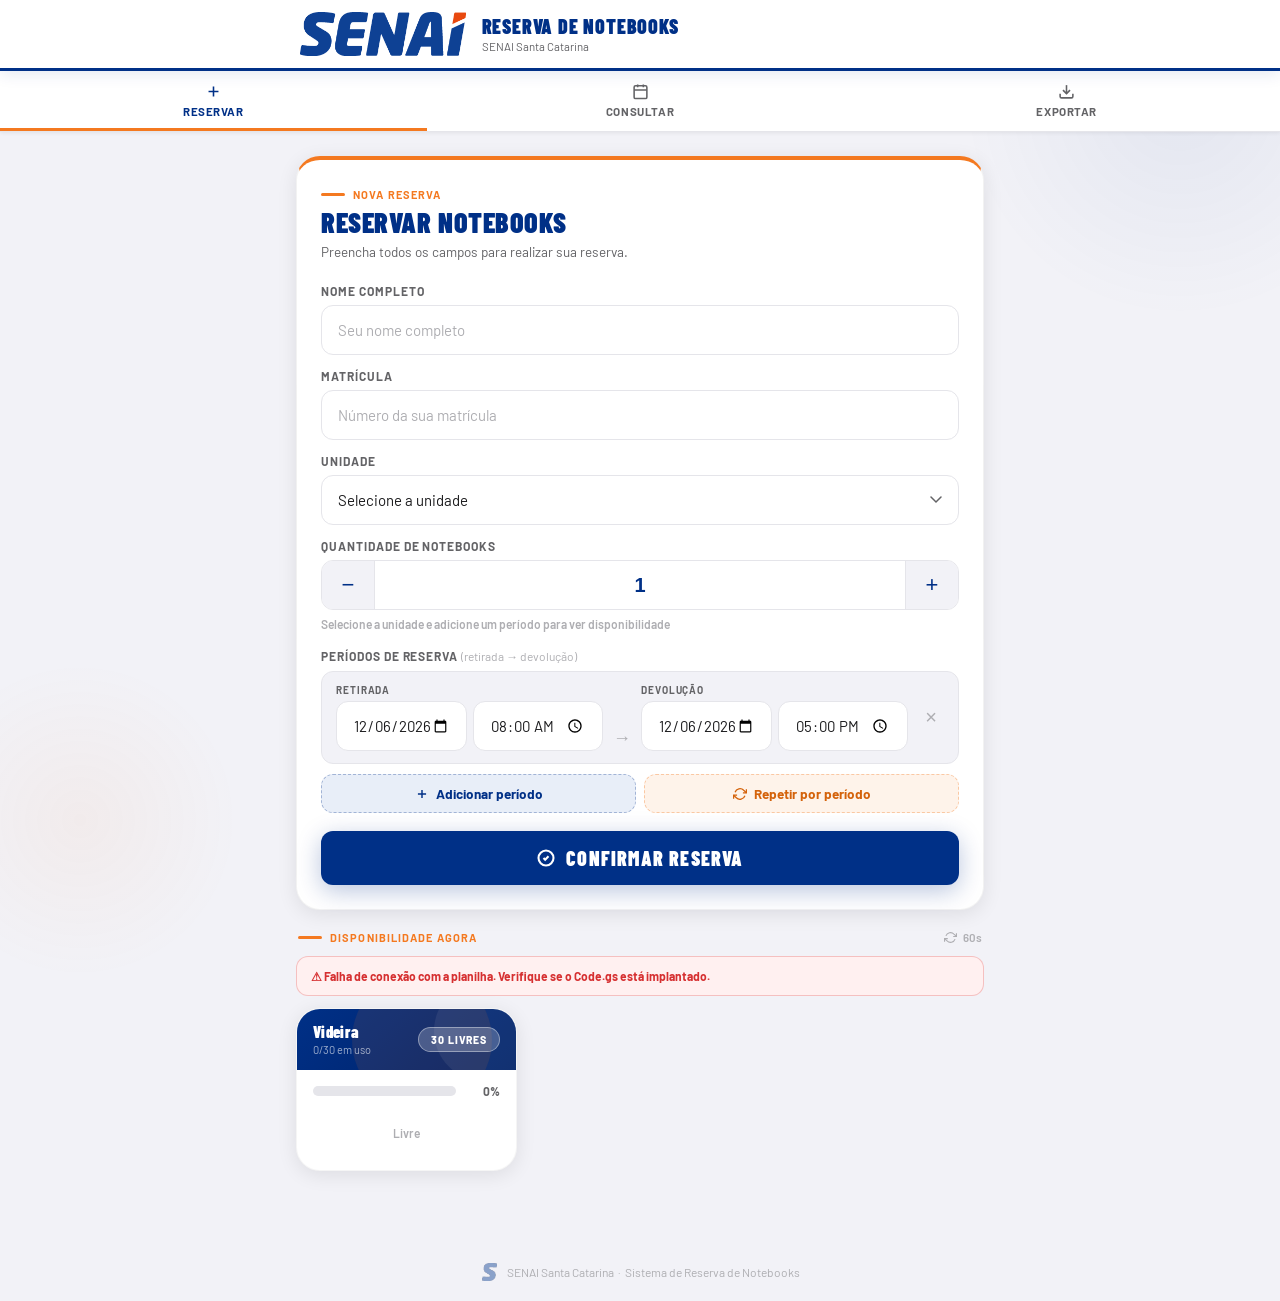
==== index.html @ d289f11f "Add files via upload" ====
<!DOCTYPE html>
<html lang="pt-BR">
<head>
  <meta charset="UTF-8">
  <meta name="viewport" content="width=device-width, initial-scale=1.0">
  <title>Reserva de Notebooks — SENAI SC</title>
  <link rel="preconnect" href="https://fonts.googleapis.com">
  <link rel="preconnect" href="https://fonts.gstatic.com" crossorigin>
  <link rel="icon" type="image/png" href="Logo-S.png">
  <link href="https://fonts.googleapis.com/css2?family=Barlow:wght@400;500;600;700;800&family=Barlow+Condensed:wght@700;800;900&display=swap" rel="stylesheet">
  <link rel="stylesheet" href="style.css">
</head>
<body>

  <!-- ══ HEADER ══ -->
  <header class="header">
    <div class="header-inner">
      <div class="logo-wrap">
        <img src="Logo-SENAI_EP.png" alt="SENAI" class="logo-img">
      </div>
      <div class="header-text">
        <h1>Reserva de Notebooks</h1>
        <p>SENAI Santa Catarina</p>
      </div>
    </div>
  </header>

  <!-- ══ NAVIGATION ══ -->
  <nav class="nav-tabs" role="tablist" aria-label="Navegação principal">
    <button class="tab-btn active" data-tab="reservar" role="tab" aria-selected="true">
      <svg viewBox="0 0 24 24" fill="none" stroke="currentColor" stroke-width="2.2" aria-hidden="true"><path d="M12 5v14M5 12h14"/></svg>
      Reservar
    </button>
    <button class="tab-btn" data-tab="consultar" role="tab" aria-selected="false">
      <svg viewBox="0 0 24 24" fill="none" stroke="currentColor" stroke-width="2.2" aria-hidden="true"><rect x="3" y="4" width="18" height="18" rx="2"/><path d="M16 2v4M8 2v4M3 10h18"/></svg>
      Consultar
    </button>
    <button class="tab-btn" data-tab="exportar" role="tab" aria-selected="false">
      <svg viewBox="0 0 24 24" fill="none" stroke="currentColor" stroke-width="2.2" aria-hidden="true"><path d="M21 15v4a2 2 0 01-2 2H5a2 2 0 01-2-2v-4"/><polyline points="7 10 12 15 17 10"/><line x1="12" y1="15" x2="12" y2="3"/></svg>
      Exportar
    </button>
  </nav>

  <!-- ══ MAIN ══ -->
  <main class="main">

    <!-- ═══════════════════════════
         TAB: RESERVAR
    ════════════════════════════ -->
    <section id="tab-reservar" class="tab-content active" role="tabpanel">

      <div id="form-section">
        <div class="search-card">
          <div class="search-eyebrow">
            <span class="eyebrow-bar"></span>
            <span>Nova Reserva</span>
          </div>
          <h2>Reservar Notebooks</h2>
          <p class="search-sub">Preencha todos os campos para realizar sua reserva.</p>

          <form id="form-reserva" novalidate autocomplete="off">

            <div class="field-wrap" id="wrap-nome">
              <label for="nome">Nome Completo</label>
              <input type="text" id="nome" placeholder="Seu nome completo" autocomplete="name" list="nomes-list">
              <datalist id="nomes-list"></datalist>
              <div class="error-text" id="err-nome">Informe seu nome completo.</div>
            </div>

            <div class="field-wrap" id="wrap-matricula">
              <label for="matricula">Matrícula</label>
              <input type="text" id="matricula" placeholder="Número da sua matrícula" inputmode="numeric">
              <div class="error-text" id="err-matricula">Informe sua matrícula.</div>
            </div>

            <div class="field-wrap" id="wrap-unidade">
              <label for="unidade">Unidade</label>
              <select id="unidade">
                <option value="">Selecione a unidade</option>
                <option value="Videira">Videira</option>

              </select>
              <div class="error-text" id="err-unidade">Selecione a unidade.</div>
            </div>

            <div class="field-wrap" id="wrap-quantidade">
              <label for="quantidade">Quantidade de Notebooks</label>
              <div class="qty-wrap">
                <button type="button" class="qty-btn" id="qty-minus" aria-label="Diminuir quantidade">−</button>
                <input type="number" id="quantidade" value="1" min="1" max="30" aria-live="polite">
                <button type="button" class="qty-btn" id="qty-plus" aria-label="Aumentar quantidade">+</button>
              </div>
              <div class="qty-hint" id="qty-hint">Selecione a unidade e adicione um período para ver disponibilidade</div>
              <div class="error-text" id="err-quantidade">Quantidade inválida (mínimo 1).</div>
            </div>

            <!-- Períodos de Reserva: retirada → devolução -->
            <div class="field-wrap" id="wrap-slots">
              <label>Períodos de Reserva <span class="label-opcional">(retirada → devolução)</span></label>
              <div id="slot-list"></div>
              <div class="slot-actions-row">
                <button type="button" class="btn-add-slot" id="btn-add-slot">
                  <svg viewBox="0 0 24 24" fill="none" stroke="currentColor" stroke-width="2.5" width="14" height="14" aria-hidden="true"><path d="M12 5v14M5 12h14"/></svg>
                  Adicionar período
                </button>
                <button type="button" class="btn-add-slot btn-recorrente" id="btn-toggle-recorrente">
                  <svg viewBox="0 0 24 24" fill="none" stroke="currentColor" stroke-width="2.2" width="14" height="14" aria-hidden="true"><path d="M23 4v6h-6M1 20v-6h6"/><path d="M3.51 9a9 9 0 0114.85-3.36L23 10M1 14l4.64 4.36A9 9 0 0020.49 15"/></svg>
                  Repetir por período
                </button>
              </div>

              <!-- Gerador de períodos recorrentes: repete em dias da semana escolhidos até uma data-fim -->
              <div id="recorrente-panel" class="recorrente-panel" hidden>
                <div class="field-row">
                  <div class="field-wrap">
                    <label for="rec-inicio">Data início</label>
                    <input type="date" id="rec-inicio">
                  </div>
                  <div class="field-wrap">
                    <label for="rec-fim">Data fim</label>
                    <input type="date" id="rec-fim">
                  </div>
                </div>
                <div class="field-wrap">
                  <label>Repetir nos dias</label>
                  <div class="weekday-picker" id="rec-dias">
                    <button type="button" class="weekday-btn" data-dow="1">Seg</button>
                    <button type="button" class="weekday-btn" data-dow="2">Ter</button>
                    <button type="button" class="weekday-btn" data-dow="3">Qua</button>
                    <button type="button" class="weekday-btn" data-dow="4">Qui</button>
                    <button type="button" class="weekday-btn" data-dow="5">Sex</button>
                    <button type="button" class="weekday-btn" data-dow="6">Sáb</button>
                    <button type="button" class="weekday-btn" data-dow="0">Dom</button>
                  </div>
                </div>
                <div class="field-row">
                  <div class="field-wrap">
                    <label for="rec-hora-ret">Hora de retirada</label>
                    <input type="time" id="rec-hora-ret" min="08:00" max="23:00" value="08:00">
                  </div>
                  <div class="field-wrap">
                    <label for="rec-hora-dev">Hora de devolução</label>
                    <input type="time" id="rec-hora-dev" min="08:00" max="23:00" value="17:00">
                  </div>
                </div>
                <button type="button" class="btn-add-slot" id="btn-gerar-recorrente" style="border-style:solid;background:var(--orange-light);color:var(--orange-dark);border-color:rgba(244,121,32,0.35)">
                  Gerar períodos
                </button>
                <div class="rec-hint" id="rec-hint"></div>
              </div>

              <div class="error-text" id="err-slots">Adicione pelo menos um período de reserva.</div>
            </div>

            <button type="submit" class="btn-buscar" id="btn-reservar">
              <svg viewBox="0 0 24 24" fill="none" stroke="currentColor" stroke-width="2.5" width="20" height="20" aria-hidden="true"><path d="M9 12l2 2 4-4m6 2a9 9 0 11-18 0 9 9 0 0118 0z"/></svg>
              Confirmar Reserva
            </button>
          </form>

          <!-- Sugestão de datas próximas (mostrado quando há conflito) -->
          <div id="suggestion-box" class="suggestion-box" hidden></div>
        </div>
      </div>

      <!-- Tela de confirmação -->
      <div id="confirmacao" hidden>
        <div class="result-card">
          <div class="card-top">
            <div class="avatar" id="conf-avatar"></div>
            <div class="card-name-block">
              <div class="card-name" id="conf-nome"></div>
              <div class="card-name-sub" id="conf-matricula"></div>
            </div>
            <span class="status-pill status-confirmado">Confirmado</span>
          </div>
          <div class="card-body">
            <div class="info-grid">
              <div>
                <div class="info-lbl">Unidade</div>
                <div class="info-val" id="conf-unidade"></div>
              </div>
              <div>
                <div class="info-lbl">Quantidade</div>
                <div class="info-val" id="conf-quantidade"></div>
              </div>
            </div>
            <div id="conf-slots"></div>
          </div>
          <div class="card-footer">
            <span class="card-footer-icon">ℹ️</span>
            <p><strong>Retire os notebooks</strong> no armário de carregamento no horário de retirada. Eles retornam ao estoque automaticamente no horário de devolução.</p>
          </div>
        </div>
        <button class="btn-buscar" id="btn-nova-reserva" style="margin-top:12px">
          <svg viewBox="0 0 24 24" fill="none" stroke="currentColor" stroke-width="2.5" width="20" height="20" aria-hidden="true"><path d="M12 5v14M5 12h14"/></svg>
          Nova Reserva
        </button>
      </div>

      <!-- Disponibilidade Agora — sempre visível na primeira página -->
      <div class="situacao-home-wrap">
        <div class="situacao-home-header">
          <div class="search-eyebrow" style="margin-bottom:0">
            <span class="eyebrow-bar"></span>
            <span>Disponibilidade Agora</span>
          </div>
          <div class="refresh-note" style="margin:0">
            <svg viewBox="0 0 24 24" fill="none" stroke="currentColor" stroke-width="2" width="13" height="13" aria-hidden="true"><path d="M23 4v6h-6M1 20v-6h6"/><path d="M3.51 9a9 9 0 0114.85-3.36L23 10M1 14l4.64 4.36A9 9 0 0020.49 15"/></svg>
            60s
          </div>
        </div>
        <div id="api-status" class="api-status-banner" hidden role="alert"></div>
        <div id="situacao-cards" class="situacao-grid" aria-live="polite"></div>
      </div>
    </section>

    <!-- ═══════════════════════════
         TAB: CONSULTAR
    ════════════════════════════ -->
    <section id="tab-consultar" class="tab-content" hidden role="tabpanel">
      <div class="search-card">
        <div class="search-eyebrow">
          <span class="eyebrow-bar"></span>
          <span>Disponibilidade</span>
        </div>
        <h2>Consultar Disponibilidade</h2>
        <p class="search-sub">Verifique datas e horários disponíveis. Filtre por horário para consultar uma janela específica.</p>

        <div class="field-wrap">
          <label for="cons-unidade">Unidade</label>
          <select id="cons-unidade">
            <option value="">Todas as unidades</option>
            <option value="Videira">Videira</option>
 
          </select>
        </div>

        <div class="field-wrap">
          <label for="cons-mes">Mês de Referência</label>
          <input type="month" id="cons-mes">
        </div>

        <div class="field-row">
          <div class="field-wrap">
            <label for="cons-hora-ret">Horário de retirada <span class="label-opcional">(opcional)</span></label>
            <input type="time" id="cons-hora-ret" min="08:00" max="23:00">
          </div>
          <div class="field-wrap">
            <label for="cons-hora-dev">Horário de devolução <span class="label-opcional">(opcional)</span></label>
            <input type="time" id="cons-hora-dev" min="08:00" max="23:00">
          </div>
        </div>

        <button class="btn-buscar" id="btn-consultar">
          <svg viewBox="0 0 24 24" fill="none" stroke="currentColor" stroke-width="2.5" width="20" height="20" aria-hidden="true"><circle cx="11" cy="11" r="8"/><path d="m21 21-4.35-4.35"/></svg>
          Consultar
        </button>
      </div>
      <div id="consulta-resultado" aria-live="polite"></div>
    </section>

    <!-- ═══════════════════════════
         TAB: EXPORTAR
    ════════════════════════════ -->
    <section id="tab-exportar" class="tab-content" hidden role="tabpanel">
      <div class="search-card">
        <div class="search-eyebrow">
          <span class="eyebrow-bar"></span>
          <span>Área Restrita</span>
        </div>
        <h2>Exportar Reservas</h2>
        <p class="search-sub">Informe a senha para acessar o relatório completo de reservas.</p>

        <!-- Tela de senha -->
        <div id="export-lock">
          <div class="field-wrap">
            <label for="exp-senha">Senha de Acesso</label>
            <div class="password-wrap">
              <input type="password" id="exp-senha" placeholder="Digite a senha" autocomplete="current-password">
              <button type="button" class="btn-eye" id="btn-eye" aria-label="Mostrar/ocultar senha">
                <svg viewBox="0 0 24 24" fill="none" stroke="currentColor" stroke-width="2" width="18" height="18"><path d="M1 12s4-8 11-8 11 8 11 8-4 8-11 8-11-8-11-8z"/><circle cx="12" cy="12" r="3"/></svg>
              </button>
            </div>
          </div>
          <div class="error-msg" id="senha-error" hidden role="alert">Senha incorreta. Tente novamente.</div>
          <button class="btn-buscar" id="btn-verificar-senha">
            <svg viewBox="0 0 24 24" fill="none" stroke="currentColor" stroke-width="2.5" width="20" height="20" aria-hidden="true"><rect x="3" y="11" width="18" height="11" rx="2"/><path d="M7 11V7a5 5 0 0110 0v4"/></svg>
            Acessar
          </button>
        </div>

        <!-- Formulário de exportação -->
        <div id="export-form" hidden>
          <div class="success-banner" role="status">
            <svg viewBox="0 0 24 24" fill="none" stroke="currentColor" stroke-width="2.5" width="16" height="16" aria-hidden="true"><path d="M9 12l2 2 4-4m6 2a9 9 0 11-18 0 9 9 0 0118 0z"/></svg>
            Acesso autorizado
          </div>

          <div class="field-wrap" style="margin-top:18px">
            <label for="exp-unidade">Unidade</label>
            <select id="exp-unidade">
              <option value="">Todas as unidades</option>
              <option value="Videira">Videira</option>
            </select>
          </div>

          <div class="field-row">
            <div class="field-wrap">
              <label for="exp-inicio">Data Início</label>
              <input type="date" id="exp-inicio">
            </div>
            <div class="field-wrap">
              <label for="exp-fim">Data Fim</label>
              <input type="date" id="exp-fim">
            </div>
          </div>

          <button class="btn-buscar" id="btn-exportar">
            <svg viewBox="0 0 24 24" fill="none" stroke="currentColor" stroke-width="2.5" width="20" height="20" aria-hidden="true"><path d="M21 15v4a2 2 0 01-2 2H5a2 2 0 01-2-2v-4"/><polyline points="7 10 12 15 17 10"/><line x1="12" y1="15" x2="12" y2="3"/></svg>
            Exportar CSV
          </button>

          <button class="btn-novo" id="btn-sair-export" style="margin-top:12px;width:100%;text-align:center;display:block;padding:12px 22px">
            Sair da área restrita
          </button>

          <!-- ── Gerenciar Reservas ── -->
          <div class="mgmt-divider"></div>
          <div class="search-eyebrow" style="margin:0 0 14px">
            <span class="eyebrow-bar"></span>
            <span>Gerenciar Reservas</span>
          </div>

          <div class="field-wrap">
            <label for="ger-nome">Nome do Professor</label>
            <input type="text" id="ger-nome" placeholder="Buscar por nome…" autocomplete="off">
          </div>

          <div class="field-wrap">
            <label for="ger-unidade">Unidade</label>
            <select id="ger-unidade">
              <option value="">Todas as unidades</option>
              <option value="Videira">Videira</option>
            </select>
          </div>

          <div class="field-row">
            <div class="field-wrap">
              <label for="ger-inicio">Data Início <span class="label-opcional">(opcional)</span></label>
              <input type="date" id="ger-inicio">
            </div>
            <div class="field-wrap">
              <label for="ger-fim">Data Fim <span class="label-opcional">(opcional)</span></label>
              <input type="date" id="ger-fim">
            </div>
          </div>

          <button class="btn-buscar" id="btn-gerenciar" style="background:var(--orange);box-shadow:0 6px 24px rgba(244,121,32,0.3);">
            <svg viewBox="0 0 24 24" fill="none" stroke="currentColor" stroke-width="2.5" width="20" height="20" aria-hidden="true"><circle cx="11" cy="11" r="8"/><path d="m21 21-4.35-4.35"/></svg>
            Buscar Reservas
          </button>

          <div id="ger-resultado" aria-live="polite"></div>
        </div>
      </div>
    </section>

    <!-- ══ MODAL: EDITAR RESERVA ══ -->
    <div id="modal-edicao" class="modal-backdrop" hidden role="dialog" aria-modal="true" aria-label="Editar reserva">
      <div class="modal-card">
        <div class="modal-header">
          <span>Editar Reserva</span>
          <button class="modal-close" id="modal-fechar" aria-label="Fechar">×</button>
        </div>
        <div class="modal-body">
          <div class="modal-reserva-info">
            <div id="modal-avatar" class="avatar" style="width:42px;height:42px;font-size:15px;background:var(--blue);border-color:var(--blue-mid);flex-shrink:0"></div>
            <div>
              <div id="modal-nome" style="font-weight:700;font-size:15px;color:var(--charcoal)"></div>
              <div id="modal-unidade" style="font-size:12px;color:var(--gray-60);margin-top:2px;font-weight:600"></div>
            </div>
          </div>

          <div class="field-wrap" style="margin-top:16px">
            <label for="modal-quantidade">Quantidade de Notebooks</label>
            <div class="qty-wrap">
              <button type="button" class="qty-btn" id="modal-qty-minus" aria-label="Diminuir">−</button>
              <input type="number" id="modal-quantidade" value="1" min="1" max="30" aria-live="polite">
              <button type="button" class="qty-btn" id="modal-qty-plus" aria-label="Aumentar">+</button>
            </div>
          </div>

          <div class="field-wrap">
            <label>Períodos <span class="label-opcional">(retirada → devolução)</span></label>
            <div id="modal-slot-list"></div>
            <button type="button" class="btn-add-slot" id="modal-btn-add-slot">
              <svg viewBox="0 0 24 24" fill="none" stroke="currentColor" stroke-width="2.5" width="14" height="14" aria-hidden="true"><path d="M12 5v14M5 12h14"/></svg>
              Adicionar período
            </button>
          </div>
        </div>
        <div class="modal-footer">
          <button class="btn-novo" id="modal-cancelar" style="height:48px;padding:0 22px">Cancelar</button>
          <button class="btn-buscar" id="modal-salvar" style="flex:1;margin-top:0;height:48px">
            <svg viewBox="0 0 24 24" fill="none" stroke="currentColor" stroke-width="2.5" width="18" height="18" aria-hidden="true"><path d="M19 21H5a2 2 0 01-2-2V5a2 2 0 012-2h11l5 5v11a2 2 0 01-2 2z"/><polyline points="17 21 17 13 7 13 7 21"/><polyline points="7 3 7 8 15 8"/></svg>
            Salvar Alterações
          </button>
        </div>
      </div>
    </div>

  </main>

  <!-- ══ FOOTER ══ -->
  <footer class="footer">
    <img src="Logo-S.png" alt="SENAI" class="footer-logo">
    SENAI Santa Catarina &nbsp;·&nbsp; Sistema de Reserva de Notebooks
  </footer>

  <!-- Toast de notificação -->
  <div id="toast" class="toast" role="status" aria-live="assertive" aria-atomic="true"></div>

  <script src="app.js"></script>
</body>
</html>
---- style.css ----
/* ════════════════════════════════════════════════
   SENAI – Reserva de Notebooks | style.css
   Cores oficiais: Azul #003087 | Laranja #F47920
   ════════════════════════════════════════════════ */

:root {
  --blue:         #003087;
  --blue-dark:    #002166;
  --blue-mid:     #004BB5;
  --blue-light:   #E8EEF8;
  --blue-xlight:  #F0F4FB;
  --orange:       #F47920;
  --orange-dark:  #D4620A;
  --orange-light: #FEF3EA;

  --charcoal:     #1C1C1E;
  --gray-80:      #3A3A3C;
  --gray-60:      #636366;
  --gray-40:      #AEAEB2;
  --gray-20:      #E5E5EA;
  --gray-10:      #F2F2F7;
  --white:        #FFFFFF;

  --green:        #1A7F37;
  --green-bg:     #EAF7EE;
  --green-border: #A7E3B8;
  --red:          #D63031;
  --red-bg:       #FFF0F0;

  --shadow-sm:   0 1px 4px rgba(0,0,0,0.07);
  --shadow-md:   0 4px 20px rgba(0,0,0,0.09);
  --shadow-blue: 0 6px 24px rgba(0,48,135,0.28);

  --r-sm:   8px;
  --r-md:   12px;
  --r-lg:   18px;
  --r-xl:   24px;
  --r-full: 9999px;
}

/* ─── RESET ─── */
*, *::before, *::after { box-sizing: border-box; margin: 0; padding: 0; }
html { scroll-behavior: smooth; }

body {
  font-family: 'Barlow', -apple-system, BlinkMacSystemFont, sans-serif;
  background: var(--gray-10);
  color: var(--charcoal);
  min-height: 100vh;
  -webkit-font-smoothing: antialiased;
  position: relative;
}

body::before {
  content: '';
  position: fixed; top: -120px; right: -120px;
  width: 440px; height: 440px; border-radius: 50%;
  background: radial-gradient(circle, rgba(0,48,135,0.06) 0%, transparent 70%);
  pointer-events: none; z-index: 0;
}
body::after {
  content: '';
  position: fixed; bottom: -80px; left: -80px;
  width: 320px; height: 320px; border-radius: 50%;
  background: radial-gradient(circle, rgba(244,121,32,0.05) 0%, transparent 70%);
  pointer-events: none; z-index: 0;
}

/* ══════════════════════════════════
   HEADER
══════════════════════════════════ */
.header {
  background: var(--white);
  border-bottom: 3px solid var(--blue);
  position: sticky; top: 0; z-index: 100;
  box-shadow: 0 2px 16px rgba(0,48,135,0.12);
}
.header-inner {
  max-width: 720px;
  margin: 0 auto;
  padding: 12px 20px;
  display: flex;
  align-items: center;
  gap: 16px;
}
.logo-wrap {
  flex-shrink: 0;
  display: flex;
  align-items: center;
}
.logo-img {
  height: 44px;
  width: auto;
  display: block;
  object-fit: contain;
}
.header-text { flex: 1; }
.header-text h1 {
  font-family: 'Barlow Condensed', sans-serif;
  font-size: 20px; font-weight: 900;
  color: var(--blue);
  text-transform: uppercase; letter-spacing: 0.04em;
  line-height: 1.1;
}
.header-text p {
  font-size: 11.5px;
  color: var(--gray-60);
  margin-top: 2px;
}

/* ══════════════════════════════════
   NAV TABS
══════════════════════════════════ */
.nav-tabs {
  background: var(--white);
  border-bottom: 1px solid var(--gray-20);
  position: sticky; top: 67px; z-index: 90;
  box-shadow: var(--shadow-sm);
  display: flex;
  overflow-x: auto;
  -webkit-overflow-scrolling: touch;
  scrollbar-width: none;
}
.nav-tabs::-webkit-scrollbar { display: none; }

.tab-btn {
  flex: 1;
  min-width: 80px;
  padding: 12px 8px 10px;
  background: none;
  border: none;
  border-bottom: 3px solid transparent;
  cursor: pointer;
  font-family: 'Barlow', sans-serif;
  font-size: 11.5px;
  font-weight: 700;
  color: var(--gray-60);
  text-transform: uppercase;
  letter-spacing: 0.05em;
  display: flex;
  flex-direction: column;
  align-items: center;
  gap: 4px;
  transition: color .15s, border-color .15s;
  white-space: nowrap;
}
.tab-btn svg { width: 17px; height: 17px; }
.tab-btn:hover { color: var(--blue); }
.tab-btn.active {
  color: var(--blue);
  border-bottom-color: var(--orange);
}

/* ══════════════════════════════════
   LAYOUT
══════════════════════════════════ */
.main {
  max-width: 720px;
  margin: 0 auto;
  padding: 24px 16px 72px;
  position: relative; z-index: 1;
}

.tab-content { display: block; }
.tab-content:not(.active) { display: none; }

/* ══════════════════════════════════
   SEARCH CARD (base)
══════════════════════════════════ */
.search-card {
  background: var(--white);
  border-radius: var(--r-xl);
  box-shadow: var(--shadow-md);
  padding: 28px 24px 24px;
  margin-bottom: 20px;
  border: 1px solid rgba(0,0,0,0.05);
  border-top: 4px solid var(--orange);
}
.search-eyebrow {
  display: flex; align-items: center; gap: 8px;
  margin-bottom: 6px;
}
.eyebrow-bar {
  display: inline-block;
  width: 24px; height: 3px;
  background: var(--orange); border-radius: 2px;
}
.search-eyebrow span {
  font-size: 11px; font-weight: 700;
  text-transform: uppercase; letter-spacing: 0.1em;
  color: var(--orange);
}
.search-card h2 {
  font-family: 'Barlow Condensed', sans-serif;
  font-size: 28px; font-weight: 900;
  text-transform: uppercase; letter-spacing: 0.02em;
  color: var(--blue); line-height: 1.1;
  margin-bottom: 4px;
}
.search-sub {
  font-size: 13.5px; color: var(--gray-60);
  margin-bottom: 22px; line-height: 1.5;
}

/* ══════════════════════════════════
   FORM FIELDS
══════════════════════════════════ */
.field-wrap { margin-bottom: 14px; }

.field-wrap label {
  display: block;
  font-size: 12px; font-weight: 700;
  text-transform: uppercase; letter-spacing: 0.08em;
  color: var(--gray-60); margin-bottom: 7px;
}
.label-opcional {
  font-weight: 400; text-transform: none;
  letter-spacing: 0; color: var(--gray-40);
}

.field-wrap input[type="text"],
.field-wrap input[type="date"],
.field-wrap input[type="month"],
.field-wrap input[type="password"],
.field-wrap select {
  width: 100%; height: 50px;
  border: 1.5px solid var(--gray-20);
  border-radius: var(--r-md);
  padding: 0 16px;
  font-family: 'Barlow', sans-serif;
  font-size: 15px; color: var(--charcoal);
  background: var(--white);
  transition: border-color .2s, box-shadow .2s;
  -webkit-appearance: none; appearance: none;
}
.field-wrap input::placeholder { color: var(--gray-40); }
.field-wrap input:focus,
.field-wrap select:focus {
  outline: none;
  border-color: var(--blue);
  box-shadow: 0 0 0 3px rgba(0,48,135,0.12);
}
.field-wrap select {
  cursor: pointer;
  background-image: url("data:image/svg+xml,%3Csvg xmlns='http://www.w3.org/2000/svg' width='12' height='8' viewBox='0 0 12 8'%3E%3Cpath d='M1 1l5 5 5-5' stroke='%23636366' stroke-width='1.5' fill='none' stroke-linecap='round'/%3E%3C/svg%3E");
  background-repeat: no-repeat;
  background-position: right 16px center;
  padding-right: 42px;
}

.field-row {
  display: grid;
  grid-template-columns: 1fr 1fr;
  gap: 12px;
}

/* ══════════════════════════════════
   QUANTITY STEPPER
══════════════════════════════════ */
.qty-wrap {
  display: flex;
  align-items: stretch;
  border: 1.5px solid var(--gray-20);
  border-radius: var(--r-md);
  overflow: hidden;
  height: 50px;
  transition: border-color .2s, box-shadow .2s;
}
.qty-wrap:focus-within {
  border-color: var(--blue);
  box-shadow: 0 0 0 3px rgba(0,48,135,0.12);
}
.qty-btn {
  width: 52px;
  background: var(--gray-10);
  border: none;
  font-size: 22px; font-weight: 400;
  color: var(--blue);
  cursor: pointer;
  transition: background .15s;
  flex-shrink: 0;
  display: flex; align-items: center; justify-content: center;
}
.qty-btn:hover  { background: var(--blue-light); }
.qty-btn:active { background: var(--blue-light); }

.qty-wrap input[type="number"] {
  flex: 1;
  border: none;
  border-left: 1.5px solid var(--gray-20);
  border-right: 1.5px solid var(--gray-20);
  border-radius: 0;
  text-align: center;
  font-size: 20px; font-weight: 700;
  color: var(--blue);
  background: var(--white);
  height: 100%;
  -webkit-appearance: none; appearance: none;
  padding: 0;
}
.qty-wrap input[type="number"]:focus { outline: none; box-shadow: none; border-color: var(--gray-20); }
.qty-wrap input[type="number"]::-webkit-inner-spin-button,
.qty-wrap input[type="number"]::-webkit-outer-spin-button { -webkit-appearance: none; }

.qty-hint {
  font-size: 12px; font-weight: 600;
  margin-top: 7px;
  color: var(--gray-40);
  min-height: 18px;
  transition: color .2s;
}
.qty-hint.qty-ok   { color: var(--green); }
.qty-hint.qty-low  { color: var(--orange-dark); }
.qty-hint.qty-none { color: var(--red); }

/* ══════════════════════════════════
   DATE ADD
══════════════════════════════════ */
.date-add-wrap {
  display: flex; gap: 8px; align-items: stretch;
}
.date-add-wrap input[type="date"] {
  flex: 1;
}
.btn-add-date {
  height: 50px;
  padding: 0 18px;
  background: var(--blue-light);
  color: var(--blue);
  border: 1.5px solid rgba(0,48,135,0.2);
  border-radius: var(--r-md);
  font-family: 'Barlow', sans-serif;
  font-size: 13.5px; font-weight: 700;
  cursor: pointer;
  white-space: nowrap;
  transition: background .15s;
  flex-shrink: 0;
}
.btn-add-date:hover { background: var(--blue-xlight); }

.date-tags {
  display: flex; flex-wrap: wrap; gap: 6px;
  margin-top: 10px; min-height: 6px;
}
.date-tag {
  display: inline-flex; align-items: center; gap: 6px;
  background: var(--blue-xlight);
  border: 1.5px solid rgba(0,48,135,0.18);
  color: var(--blue);
  border-radius: var(--r-full);
  font-size: 12.5px; font-weight: 700;
  padding: 4px 10px 4px 13px;
  animation: fadeUp .2s ease both;
}
.date-tag-remove {
  background: none; border: none;
  color: var(--blue); cursor: pointer;
  font-size: 16px; line-height: 1;
  padding: 0; opacity: 0.55;
  transition: opacity .15s;
}
.date-tag-remove:hover { opacity: 1; }

/* ══════════════════════════════════
   PERIOD CARDS
══════════════════════════════════ */
.period-grid {
  display: grid;
  grid-template-columns: repeat(3, 1fr);
  gap: 10px;
}
.period-card {
  cursor: pointer; display: block;
}
.period-card input { display: none; }
.period-inner {
  display: flex; flex-direction: column;
  align-items: center; gap: 4px;
  padding: 14px 8px;
  border: 2px solid var(--gray-20);
  border-radius: var(--r-md);
  text-align: center;
  background: var(--white);
  transition: border-color .18s, background .18s, box-shadow .18s;
  user-select: none;
}
.period-card input:checked + .period-inner {
  border-color: var(--blue);
  background: var(--blue-xlight);
  box-shadow: 0 0 0 3px rgba(0,48,135,0.1);
}
.period-icon  { font-size: 22px; }
.period-label {
  font-size: 13px; font-weight: 700;
  color: var(--charcoal);
  font-family: 'Barlow Condensed', sans-serif;
  text-transform: uppercase; letter-spacing: 0.05em;
}
.period-time  { font-size: 10.5px; color: var(--gray-60); font-weight: 600; }
.period-card input:checked + .period-inner .period-label { color: var(--blue); }

/* ══════════════════════════════════
   BUTTONS
══════════════════════════════════ */
.btn-buscar {
  width: 100%; height: 54px;
  background: var(--blue);
  color: var(--white);
  border: none; border-radius: var(--r-md);
  font-family: 'Barlow Condensed', sans-serif;
  font-size: 20px; font-weight: 900;
  letter-spacing: 0.06em; text-transform: uppercase;
  cursor: pointer;
  display: flex; align-items: center; justify-content: center; gap: 10px;
  box-shadow: var(--shadow-blue);
  transition: background .18s, transform .1s, box-shadow .18s;
  margin-top: 18px;
}
.btn-buscar:hover {
  background: var(--blue-dark);
  box-shadow: 0 8px 30px rgba(0,48,135,0.38);
  transform: translateY(-1px);
}
.btn-buscar:active { transform: scale(0.98); box-shadow: none; }
.btn-buscar:disabled { opacity: 0.55; cursor: not-allowed; transform: none; }

.btn-novo {
  display: inline-block;
  background: var(--blue-light);
  color: var(--blue);
  border: 1.5px solid rgba(0,48,135,0.2);
  border-radius: var(--r-md);
  font-family: 'Barlow', sans-serif;
  font-size: 14px; font-weight: 700;
  padding: 10px 22px; cursor: pointer;
  transition: background .15s;
}
.btn-novo:hover { background: var(--blue-xlight); }

/* ══════════════════════════════════
   RESULT CARDS
══════════════════════════════════ */
.result-card {
  background: var(--white);
  border-radius: var(--r-xl);
  box-shadow: var(--shadow-md);
  overflow: hidden;
  margin-bottom: 16px;
  border: 1px solid rgba(0,0,0,0.04);
  transition: box-shadow .22s, transform .22s;
  animation: fadeUp .32s ease both;
}
.result-card:hover {
  box-shadow: 0 8px 32px rgba(0,48,135,0.15);
  transform: translateY(-2px);
}
@keyframes fadeUp {
  from { opacity: 0; transform: translateY(12px); }
  to   { opacity: 1; transform: translateY(0); }
}

.card-top {
  background: linear-gradient(135deg, var(--blue) 0%, var(--blue-dark) 100%);
  padding: 18px 22px;
  display: flex; align-items: center; gap: 14px;
  position: relative; overflow: hidden;
}
.card-top::before {
  content: ''; position: absolute;
  top: -28px; right: -18px;
  width: 100px; height: 100px; border-radius: 50%;
  background: rgba(255,255,255,0.07); pointer-events: none;
}
.card-top::after {
  content: ''; position: absolute;
  bottom: -40px; left: 25%;
  width: 140px; height: 140px; border-radius: 50%;
  background: rgba(244,121,32,0.10); pointer-events: none;
}

.avatar {
  width: 50px; height: 50px; border-radius: 50%;
  background: rgba(255,255,255,0.18);
  border: 2px solid rgba(255,255,255,0.38);
  display: flex; align-items: center; justify-content: center;
  font-family: 'Barlow Condensed', sans-serif;
  font-size: 19px; font-weight: 900;
  color: var(--white); flex-shrink: 0;
  letter-spacing: 0.04em; z-index: 1;
}
.card-name-block { flex: 1; z-index: 1; min-width: 0; }
.card-name {
  font-family: 'Barlow Condensed', sans-serif;
  font-size: 21px; font-weight: 900;
  color: var(--white); letter-spacing: 0.02em; line-height: 1.1;
  white-space: nowrap; overflow: hidden; text-overflow: ellipsis;
}
.card-name-sub {
  font-size: 11.5px;
  color: rgba(255,255,255,0.62);
  margin-top: 3px;
}

.status-pill {
  padding: 5px 12px; border-radius: var(--r-full);
  font-size: 10.5px; font-weight: 800;
  text-transform: uppercase; letter-spacing: 0.09em;
  flex-shrink: 0; z-index: 1; white-space: nowrap;
}
.status-confirmado {
  background: rgba(255,255,255,0.22);
  color: #fff;
  border: 1px solid rgba(255,255,255,0.38);
}
.status-pendente {
  background: rgba(244,121,32,0.35);
  color: #ffe0b2;
  border: 1px solid rgba(244,121,32,0.5);
}
.status-cancelado {
  background: rgba(0,0,0,0.22);
  color: rgba(255,255,255,0.5);
  border: 1px solid rgba(255,255,255,0.15);
}

.card-body { padding: 20px 22px; }

.info-grid {
  display: grid;
  grid-template-columns: 1fr 1fr;
  gap: 16px; margin-bottom: 18px;
}
.info-lbl {
  font-size: 10.5px; font-weight: 700;
  text-transform: uppercase; letter-spacing: 0.09em;
  color: var(--gray-40); margin-bottom: 4px;
}
.info-val {
  font-size: 15px; font-weight: 600;
  color: var(--charcoal); line-height: 1.3;
}

.car-block {
  background: var(--blue-xlight);
  border: 1.5px solid rgba(0,48,135,0.12);
  border-radius: var(--r-md);
  padding: 14px 16px;
  display: flex; align-items: center; gap: 14px;
  margin-bottom: 10px;
}

.card-footer {
  border-top: 1px solid rgba(0,48,135,0.08);
  padding: 12px 22px;
  background: var(--blue-xlight);
  display: flex; align-items: flex-start; gap: 10px;
}
.card-footer-icon { font-size: 14px; flex-shrink: 0; margin-top: 1px; }
.card-footer p { font-size: 12.5px; color: var(--gray-60); line-height: 1.5; }
.card-footer strong { color: var(--charcoal); font-weight: 700; }

/* ══════════════════════════════════
   AVAILABILITY TABLE
══════════════════════════════════ */
.avail-table-wrap {
  overflow-x: auto;
  margin-bottom: 14px;
  border-radius: var(--r-md);
  border: 1px solid var(--gray-20);
}
.avail-table {
  width: 100%;
  border-collapse: collapse;
  font-size: 13px;
}
.avail-table thead th {
  background: var(--blue);
  color: var(--white);
  font-family: 'Barlow Condensed', sans-serif;
  font-size: 13px; font-weight: 900;
  text-transform: uppercase; letter-spacing: 0.05em;
  padding: 10px 14px;
  text-align: center;
  white-space: nowrap;
}
.avail-table thead th:first-child { text-align: left; }
.avail-table tbody tr:nth-child(even) { background: var(--gray-10); }
.avail-table tbody tr:hover { background: var(--blue-xlight); }
.avail-table td {
  padding: 9px 14px;
  border-bottom: 1px solid var(--gray-20);
  text-align: center;
  vertical-align: middle;
}
.avail-table td:first-child { text-align: left; }
.avail-table tbody tr:last-child td { border-bottom: none; }
.avail-date strong { font-size: 14px; color: var(--charcoal); display: block; }
.avail-date small  { font-size: 11px; color: var(--gray-60); }

.avail-badge {
  display: inline-block;
  padding: 3px 10px;
  border-radius: var(--r-full);
  font-size: 12px; font-weight: 700;
  white-space: nowrap;
}
.avail-ok   { background: var(--green-bg);     color: var(--green);       border: 1px solid var(--green-border); }
.avail-mid  { background: var(--orange-light);  color: var(--orange-dark); border: 1px solid rgba(244,121,32,0.3); }
.avail-low  { background: #FFF3F3;              color: #B94040;            border: 1px solid #F0B4B4; }
.avail-none { background: #FDEAEA;              color: var(--red);         border: 1px solid #F0B4B4; font-weight: 800; }

.avail-legend {
  font-size: 11.5px; color: var(--gray-60);
  display: flex; flex-wrap: wrap; gap: 8px;
  align-items: center;
  padding-top: 4px;
}

/* ══════════════════════════════════
   USO BAR — Situação Atual
══════════════════════════════════ */
.uso-bar-wrap {
  display: flex; align-items: center; gap: 10px;
  margin-bottom: 18px;
}
.uso-bar-bg {
  flex: 1; height: 10px;
  background: var(--gray-20);
  border-radius: var(--r-full);
  overflow: hidden;
}
.uso-bar-fill {
  height: 100%;
  border-radius: var(--r-full);
  transition: width .5s ease;
}
.bar-ok   { background: var(--green); }
.bar-mid  { background: var(--orange); }
.bar-high { background: #D06020; }
.bar-full { background: var(--red); }
.uso-bar-pct {
  font-size: 12px; font-weight: 700;
  color: var(--gray-60);
  min-width: 34px; text-align: right;
}

.reserva-row {
  display: flex; align-items: center; gap: 12px;
  padding: 10px 0;
  border-bottom: 1px solid var(--gray-20);
}
.reserva-row:last-child { border-bottom: none; }
.reserva-now {
  background: var(--blue-xlight);
  margin: 0 -22px;
  padding-left: 22px; padding-right: 22px;
}

.refresh-note {
  display: flex; align-items: center; gap: 6px;
  font-size: 11.5px; color: var(--gray-40);
  font-weight: 600;
  margin-top: -8px; margin-bottom: 4px;
}

/* ══════════════════════════════════
   EXPORT AREA
══════════════════════════════════ */
.password-wrap {
  display: flex; align-items: center;
  border: 1.5px solid var(--gray-20);
  border-radius: var(--r-md);
  overflow: hidden;
  background: var(--white);
  height: 50px;
  transition: border-color .2s, box-shadow .2s;
}
.password-wrap:focus-within {
  border-color: var(--blue);
  box-shadow: 0 0 0 3px rgba(0,48,135,0.12);
}
.password-wrap input {
  flex: 1; height: 100%;
  border: none !important;
  box-shadow: none !important;
  border-radius: 0 !important;
  padding: 0 16px;
  font-family: 'Barlow', sans-serif;
  font-size: 15px;
  background: transparent;
}
.password-wrap input:focus { outline: none; box-shadow: none !important; }
.btn-eye {
  width: 48px; height: 100%;
  background: none; border: none;
  color: var(--gray-40);
  cursor: pointer;
  display: flex; align-items: center; justify-content: center;
  transition: color .15s;
  flex-shrink: 0;
}
.btn-eye:hover { color: var(--blue); }

.error-msg {
  font-size: 12.5px; font-weight: 600;
  color: var(--red);
  margin-top: 8px;
  padding: 9px 13px;
  background: var(--red-bg);
  border-radius: var(--r-sm);
  border: 1px solid rgba(214,48,49,0.2);
}

.success-banner {
  display: flex; align-items: center; gap: 8px;
  background: var(--green-bg);
  color: var(--green);
  border: 1px solid var(--green-border);
  border-radius: var(--r-md);
  padding: 10px 14px;
  font-size: 13px; font-weight: 700;
}

/* ══════════════════════════════════
   EMPTY STATE
══════════════════════════════════ */
.empty-state {
  background: var(--white);
  border-radius: var(--r-xl);
  box-shadow: var(--shadow-md);
  text-align: center;
  padding: 48px 24px;
  border: 1px solid rgba(0,0,0,0.04);
}
.empty-emoji { font-size: 46px; margin-bottom: 12px; }
.empty-state h3 { font-size: 18px; font-weight: 700; color: var(--blue); margin-bottom: 6px; }
.empty-state p  { font-size: 14px; color: var(--gray-60); line-height: 1.6; }

/* ══════════════════════════════════
   SPINNER DE LOADING (botões)
══════════════════════════════════ */
.spinner-btn {
  display: inline-block;
  width: 16px; height: 16px;
  border: 2px solid rgba(255,255,255,0.4);
  border-top-color: #fff;
  border-radius: 50%;
  animation: spin .65s linear infinite;
  vertical-align: middle;
  margin-right: 2px;
}
@keyframes spin { to { transform: rotate(360deg); } }

/* ══════════════════════════════════
   TOAST
══════════════════════════════════ */
.toast {
  position: fixed;
  bottom: 24px; left: 50%;
  transform: translateX(-50%) translateY(90px);
  background: var(--charcoal);
  color: var(--white);
  padding: 12px 24px;
  border-radius: var(--r-full);
  font-size: 13.5px; font-weight: 600;
  box-shadow: 0 8px 32px rgba(0,0,0,0.22);
  z-index: 9999;
  transition: transform .28s cubic-bezier(.34,1.56,.64,1), opacity .2s;
  opacity: 0;
  pointer-events: none;
  white-space: nowrap;
  max-width: calc(100vw - 32px);
  text-overflow: ellipsis;
  overflow: hidden;
}
.toast.show { transform: translateX(-50%) translateY(0); opacity: 1; }
.toast.toast-success { background: var(--green); }
.toast.toast-warn    { background: var(--orange-dark); }
.toast.toast-error   { background: var(--red); }

/* ══════════════════════════════════
   FOOTER
══════════════════════════════════ */
.footer {
  text-align: center;
  padding: 20px 16px;
  font-size: 12px; color: var(--gray-40);
  position: relative; z-index: 1;
  display: flex; align-items: center; justify-content: center; gap: 8px;
}
.footer-logo {
  width: 18px; height: 18px;
  object-fit: contain;
  opacity: 0.45;
}

/* ══════════════════════════════════
   VALIDAÇÃO – estados de erro
══════════════════════════════════ */
.error-text {
  display: none;
  font-size: 11.5px; font-weight: 600;
  color: var(--red);
  margin-top: 6px;
}
.field-wrap.has-error > input,
.field-wrap.has-error > select,
.field-wrap.has-error .qty-wrap {
  border-color: var(--red) !important;
  box-shadow: 0 0 0 3px rgba(214,48,49,0.1) !important;
}
.field-wrap.has-error .error-text { display: block; }
.field-wrap.has-error#wrap-slots .btn-add-slot { border-color: rgba(214,48,49,0.4); }

/* input type=time — mesma altura dos demais */
.field-wrap input[type="time"] {
  width: 100%; height: 50px;
  border: 1.5px solid var(--gray-20);
  border-radius: var(--r-md);
  padding: 0 16px;
  font-family: 'Barlow', sans-serif;
  font-size: 15px; color: var(--charcoal);
  background: var(--white);
  transition: border-color .2s, box-shadow .2s;
  -webkit-appearance: none; appearance: none;
}
.field-wrap input[type="time"]:focus {
  outline: none;
  border-color: var(--blue);
  box-shadow: 0 0 0 3px rgba(0,48,135,0.12);
}

/* ══════════════════════════════════
   SLOT ROWS — períodos de reserva
══════════════════════════════════ */
#slot-list { display: flex; flex-direction: column; gap: 10px; margin-bottom: 10px; }

.slot-row {
  display: flex; align-items: flex-start; gap: 8px;
  background: var(--gray-10);
  border: 1.5px solid var(--gray-20);
  border-radius: var(--r-md);
  padding: 12px 12px 12px 14px;
  animation: fadeUp .22s ease both;
  position: relative;
}
.slot-row.slot-error { border-color: var(--red); background: var(--red-bg); }

.slot-fields {
  flex: 1;
  display: grid;
  grid-template-columns: 1fr auto 1fr;
  gap: 8px;
  align-items: center;
}
.slot-group { display: flex; flex-direction: column; gap: 5px; }
.slot-lbl {
  font-size: 10px; font-weight: 700;
  text-transform: uppercase; letter-spacing: 0.09em;
  color: var(--gray-60);
}
.slot-dt {
  display: grid;
  grid-template-columns: 1fr 1fr;
  gap: 6px;
}
.slot-dt input {
  width: 100%; height: 42px;
  border: 1.5px solid var(--gray-20);
  border-radius: var(--r-sm);
  padding: 0 10px;
  font-family: 'Barlow', sans-serif;
  font-size: 13.5px; color: var(--charcoal);
  background: var(--white);
  transition: border-color .18s, box-shadow .18s;
  -webkit-appearance: none; appearance: none;
}
.slot-dt input:focus {
  outline: none;
  border-color: var(--blue);
  box-shadow: 0 0 0 3px rgba(0,48,135,0.1);
}

.slot-sep {
  color: var(--gray-40); font-size: 18px; font-weight: 700;
  padding: 0 2px; align-self: flex-end; margin-bottom: 2px;
  user-select: none;
}

.slot-remove {
  width: 30px; height: 30px; flex-shrink: 0;
  background: none; border: none;
  color: var(--gray-40); cursor: pointer;
  font-size: 20px; line-height: 1;
  border-radius: var(--r-full);
  display: flex; align-items: center; justify-content: center;
  transition: background .15s, color .15s;
  margin-top: 18px;
}
.slot-remove:hover { background: var(--red-bg); color: var(--red); }

.btn-add-slot {
  display: flex; align-items: center; gap: 7px;
  padding: 10px 16px;
  background: var(--blue-light);
  color: var(--blue);
  border: 1.5px dashed rgba(0,48,135,0.3);
  border-radius: var(--r-md);
  font-family: 'Barlow', sans-serif;
  font-size: 13.5px; font-weight: 700;
  cursor: pointer; width: 100%;
  justify-content: center;
  transition: background .15s, border-color .15s;
}
.btn-add-slot:hover { background: var(--blue-xlight); border-color: rgba(0,48,135,0.5); }

.slot-actions-row { display: grid; grid-template-columns: 1fr 1fr; gap: 8px; }
.slot-actions-row .btn-add-slot { width: auto; }

.btn-recorrente { background: var(--orange-light); color: var(--orange-dark); border-color: rgba(244,121,32,0.35); }
.btn-recorrente:hover { background: #FCE7D6; border-color: rgba(244,121,32,0.55); }

/* ══════════════════════════════════
   RESERVA RECORRENTE — gerador de períodos
══════════════════════════════════ */
.recorrente-panel {
  margin-top: 10px;
  padding: 14px;
  background: var(--orange-light);
  border: 1.5px solid rgba(244,121,32,0.25);
  border-radius: var(--r-md);
  animation: fadeUp .2s ease both;
}
.recorrente-panel .field-wrap:last-of-type { margin-bottom: 12px; }

.weekday-picker { display: grid; grid-template-columns: repeat(7, 1fr); gap: 6px; }
.weekday-btn {
  height: 38px;
  border: 1.5px solid var(--gray-20);
  border-radius: var(--r-sm);
  background: var(--white);
  color: var(--gray-60);
  font-family: 'Barlow', sans-serif;
  font-size: 12px; font-weight: 700;
  cursor: pointer;
  transition: background .15s, border-color .15s, color .15s;
}
.weekday-btn:hover { border-color: rgba(244,121,32,0.5); }
.weekday-btn.active {
  background: var(--orange);
  border-color: var(--orange);
  color: var(--white);
}

.rec-hint {
  font-size: 11.5px; font-weight: 700;
  margin-top: 8px; text-align: center;
  min-height: 15px;
}
.rec-hint-ok    { color: var(--green); }
.rec-hint-error { color: var(--red); }

@media (max-width: 480px) {
  .slot-actions-row { grid-template-columns: 1fr; }
  .weekday-picker    { grid-template-columns: repeat(4, 1fr); }
}

/* ══════════════════════════════════
   SLOT BADGE — tabela de consulta
══════════════════════════════════ */
.slot-time-badge {
  display: inline-flex; align-items: center;
  background: var(--blue-xlight);
  color: var(--blue);
  border: 1px solid rgba(0,48,135,0.18);
  border-radius: var(--r-full);
  font-size: 11px; font-weight: 700;
  padding: 2px 9px;
  white-space: nowrap;
  margin: 2px 3px 2px 0;
}
.avail-slots-cell { font-size: 12px; color: var(--charcoal); text-align: left !important; }

/* linhas de slot na confirmação */
.conf-slot-row {
  background: var(--blue-xlight);
  border: 1.5px solid rgba(0,48,135,0.12);
  border-radius: var(--r-md);
  padding: 10px 14px;
  margin-bottom: 8px;
  font-size: 13.5px;
}
.conf-slot-row:last-child { margin-bottom: 0; }
.conf-slot-row .slot-row-label {
  font-size: 10px; font-weight: 700;
  text-transform: uppercase; letter-spacing: 0.09em;
  color: var(--gray-60); margin-bottom: 4px;
}
.conf-slot-row .slot-row-val {
  font-weight: 700; color: var(--blue);
}

/* ══════════════════════════════════
   SUGGESTION BOX — datas próximas
══════════════════════════════════ */
.suggestion-box {
  background: var(--orange-light);
  border: 1.5px solid rgba(244,121,32,0.3);
  border-radius: var(--r-md);
  padding: 14px 16px;
  margin-top: 14px;
  animation: fadeUp .28s ease both;
}
.suggestion-title {
  font-size: 12.5px; font-weight: 700;
  color: var(--orange-dark);
  margin-bottom: 10px;
  display: flex; align-items: center; gap: 6px;
}
.suggestion-item {
  display: flex; align-items: center; justify-content: space-between;
  padding: 7px 0;
  border-bottom: 1px solid rgba(244,121,32,0.15);
  font-size: 13px;
  gap: 8px;
}
.suggestion-item:last-child { border-bottom: none; }
.suggestion-info { flex: 1; }
.suggestion-info strong { color: var(--charcoal); font-weight: 700; }
.suggestion-info small  { color: var(--gray-60); font-size: 11px; display: block; margin-top: 1px; }
.btn-use-suggestion {
  background: var(--orange); color: var(--white);
  border: none; border-radius: var(--r-sm);
  padding: 5px 14px;
  font-family: 'Barlow', sans-serif;
  font-size: 12px; font-weight: 700;
  cursor: pointer; white-space: nowrap;
  transition: background .15s;
}
.btn-use-suggestion:hover { background: var(--orange-dark); }

/* ══════════════════════════════════
   API STATUS BANNER
══════════════════════════════════ */
.api-status-banner {
  background: var(--red-bg);
  border: 1.5px solid rgba(214,48,49,0.25);
  border-radius: var(--r-md);
  padding: 10px 14px;
  font-size: 12px; font-weight: 700;
  color: var(--red);
  margin-bottom: 12px;
  line-height: 1.5;
}

/* ══════════════════════════════════
   SITUAÇÃO HOME — painel na 1ª página
══════════════════════════════════ */
.situacao-home-wrap {
  margin-top: 10px;
}
.situacao-home-header {
  display: flex;
  align-items: center;
  justify-content: space-between;
  margin-bottom: 12px;
  padding: 0 2px;
}

/* ══════════════════════════════════
   SITUAÇÃO — cards lado a lado
══════════════════════════════════ */
.situacao-grid {
  display: grid;
  grid-template-columns: repeat(3, 1fr);
  gap: 12px;
  align-items: start;
}
.situacao-grid .result-card { margin-bottom: 0; }

/* Cards compactos dentro do grid de disponibilidade */
.situacao-grid .card-top {
  padding: 14px 16px;
  gap: 10px;
}
.situacao-grid .card-name {
  font-size: 16px;
}
.situacao-grid .card-name-sub {
  font-size: 11px;
  margin-top: 2px;
}
.situacao-grid .card-body {
  padding: 14px 16px;
}
.situacao-grid .reserva-now {
  margin: 0 -16px;
  padding-left: 16px;
  padding-right: 16px;
}
.situacao-grid .reserva-row {
  gap: 8px;
  padding: 8px 0;
}
.situacao-grid .uso-bar-wrap {
  margin-bottom: 12px;
}

/* ══════════════════════════════════
   RESPONSIVE
══════════════════════════════════ */
@media (max-width: 540px) {
  .situacao-grid { grid-template-columns: 1fr; }
}
@media (max-width: 720px) and (min-width: 541px) {
  .situacao-grid { grid-template-columns: repeat(3, 1fr); }
}
@media (max-width: 540px) {
  .logo-img       { height: 36px; }
  .header-text h1 { font-size: 17px; }
  .search-card    { padding: 20px 16px; border-radius: var(--r-lg); }
  .search-card h2 { font-size: 24px; }
  .tab-btn        { font-size: 10px; padding: 10px 4px 8px; min-width: 64px; }
  .tab-btn svg    { width: 15px; height: 15px; }
  .info-grid      { grid-template-columns: 1fr; gap: 12px; }
  .card-top       { padding: 14px 16px; gap: 12px; }
  .card-body      { padding: 16px; }
  .card-footer    { padding: 12px 16px; }
  .card-name      { font-size: 18px; }
  .field-row      { grid-template-columns: 1fr; }
  .avail-legend   { gap: 6px; font-size: 10.5px; }
  .reserva-now    { margin: 0 -16px; padding-left: 16px; padding-right: 16px; }
  .slot-fields    { grid-template-columns: 1fr; gap: 10px; }
  .slot-sep       { display: none; }
  .slot-dt        { grid-template-columns: 1fr 1fr; }
}
@media (max-width: 360px) {
  .logo-img       { height: 30px; }
  .header-text h1 { font-size: 15px; }
  .btn-buscar     { font-size: 17px; height: 50px; }
  .slot-dt        { grid-template-columns: 1fr; }
}

/* ══════════════════════════════════
   GERENCIAR — divisor e lista
══════════════════════════════════ */
.mgmt-divider {
  border: none;
  border-top: 1.5px solid var(--gray-20);
  margin: 26px 0 22px;
}
.ger-list { display: flex; flex-direction: column; gap: 10px; margin-top: 14px; }
.ger-item {
  background: var(--white);
  border: 1.5px solid var(--gray-20);
  border-radius: var(--r-md);
  padding: 14px 16px;
  display: flex;
  align-items: flex-start;
  gap: 12px;
  animation: fadeUp .22s ease both;
  transition: border-color .18s, box-shadow .18s;
}
.ger-item:hover {
  border-color: rgba(0,48,135,0.25);
  box-shadow: var(--shadow-sm);
}
.ger-item-info  { flex: 1; min-width: 0; }
.ger-item-name  { font-size: 14.5px; font-weight: 700; color: var(--charcoal); }
.ger-item-meta  { font-size: 12px; color: var(--gray-60); margin-top: 3px; font-weight: 600; }
.ger-item-slots { margin-top: 8px; display: flex; flex-wrap: wrap; gap: 4px; }
.ger-item-actions {
  display: flex; gap: 6px;
  flex-shrink: 0; margin-top: 2px;
}
.btn-ger {
  height: 34px; padding: 0 14px;
  border: none; border-radius: var(--r-sm);
  font-family: 'Barlow', sans-serif;
  font-size: 12px; font-weight: 700;
  cursor: pointer; transition: background .15s;
  white-space: nowrap;
}
.btn-ger-edit   { background: var(--blue-light); color: var(--blue); }
.btn-ger-edit:hover   { background: var(--blue-xlight); }
.btn-ger-cancel { background: var(--red-bg); color: var(--red); }
.btn-ger-cancel:hover { background: #ffd6d6; }

/* ══════════════════════════════════
   MODAL DE EDIÇÃO
══════════════════════════════════ */
.modal-backdrop {
  position: fixed;
  inset: 0;
  background: rgba(0,0,0,0.52);
  z-index: 500;
  display: flex;
  align-items: center;
  justify-content: center;
  padding: 16px;
  animation: fadeIn .18s ease;
}
@keyframes fadeIn { from { opacity: 0; } to { opacity: 1; } }

.modal-card {
  background: var(--white);
  border-radius: var(--r-xl);
  width: 100%;
  max-width: 560px;
  max-height: 88vh;
  overflow-x: hidden;
  overflow-y: auto;
  box-shadow: 0 24px 64px rgba(0,0,0,0.32);
  display: flex;
  flex-direction: column;
  animation: slideUp .22s ease both;
}
@keyframes slideUp {
  from { opacity: 0; transform: translateY(20px); }
  to   { opacity: 1; transform: translateY(0); }
}

.modal-header {
  display: flex; align-items: center; justify-content: space-between;
  padding: 20px 24px 16px;
  border-bottom: 1px solid var(--gray-20);
  position: sticky; top: 0;
  background: var(--white); z-index: 1;
}
.modal-header > span {
  font-family: 'Barlow Condensed', sans-serif;
  font-size: 22px; font-weight: 900;
  color: var(--blue);
  text-transform: uppercase; letter-spacing: 0.02em;
}
.modal-close {
  background: none; border: none;
  font-size: 26px; color: var(--gray-40);
  cursor: pointer; padding: 0; line-height: 1;
  display: flex; align-items: center; justify-content: center;
  width: 34px; height: 34px; border-radius: var(--r-sm);
  transition: color .15s, background .15s;
}
.modal-close:hover { color: var(--red); background: var(--red-bg); }

.modal-body { padding: 20px 24px; flex: 1; }

.modal-reserva-info {
  display: flex; align-items: center; gap: 12px;
  background: var(--blue-xlight);
  border: 1.5px solid rgba(0,48,135,0.12);
  border-radius: var(--r-md);
  padding: 12px 14px;
}

.modal-footer {
  padding: 16px 24px;
  border-top: 1px solid var(--gray-20);
  display: flex; gap: 10px; align-items: center;
  position: sticky; bottom: 0;
  background: var(--white);
}

/* Permite que inputs de data/hora encolham dentro da grade */
.slot-group { min-width: 0; }
.slot-dt    { min-width: 0; }
.slot-dt input { min-width: 0; }

/* No modal, empilha os campos Retirada/Devolução a partir de 600px */
@media (max-width: 600px) {
  #modal-slot-list .slot-fields {
    grid-template-columns: 1fr;
    gap: 8px;
  }
  #modal-slot-list .slot-sep { display: none; }
}

@media (max-width: 540px) {
  .ger-item { flex-direction: column; }
  .ger-item-actions { width: 100%; }
  .btn-ger { flex: 1; text-align: center; }
  .modal-body    { padding: 16px; }
  .modal-footer  { padding: 12px 16px; flex-wrap: wrap; }
  .modal-header  { padding: 16px 16px 12px; }
}

[hidden] { display: none !important; }
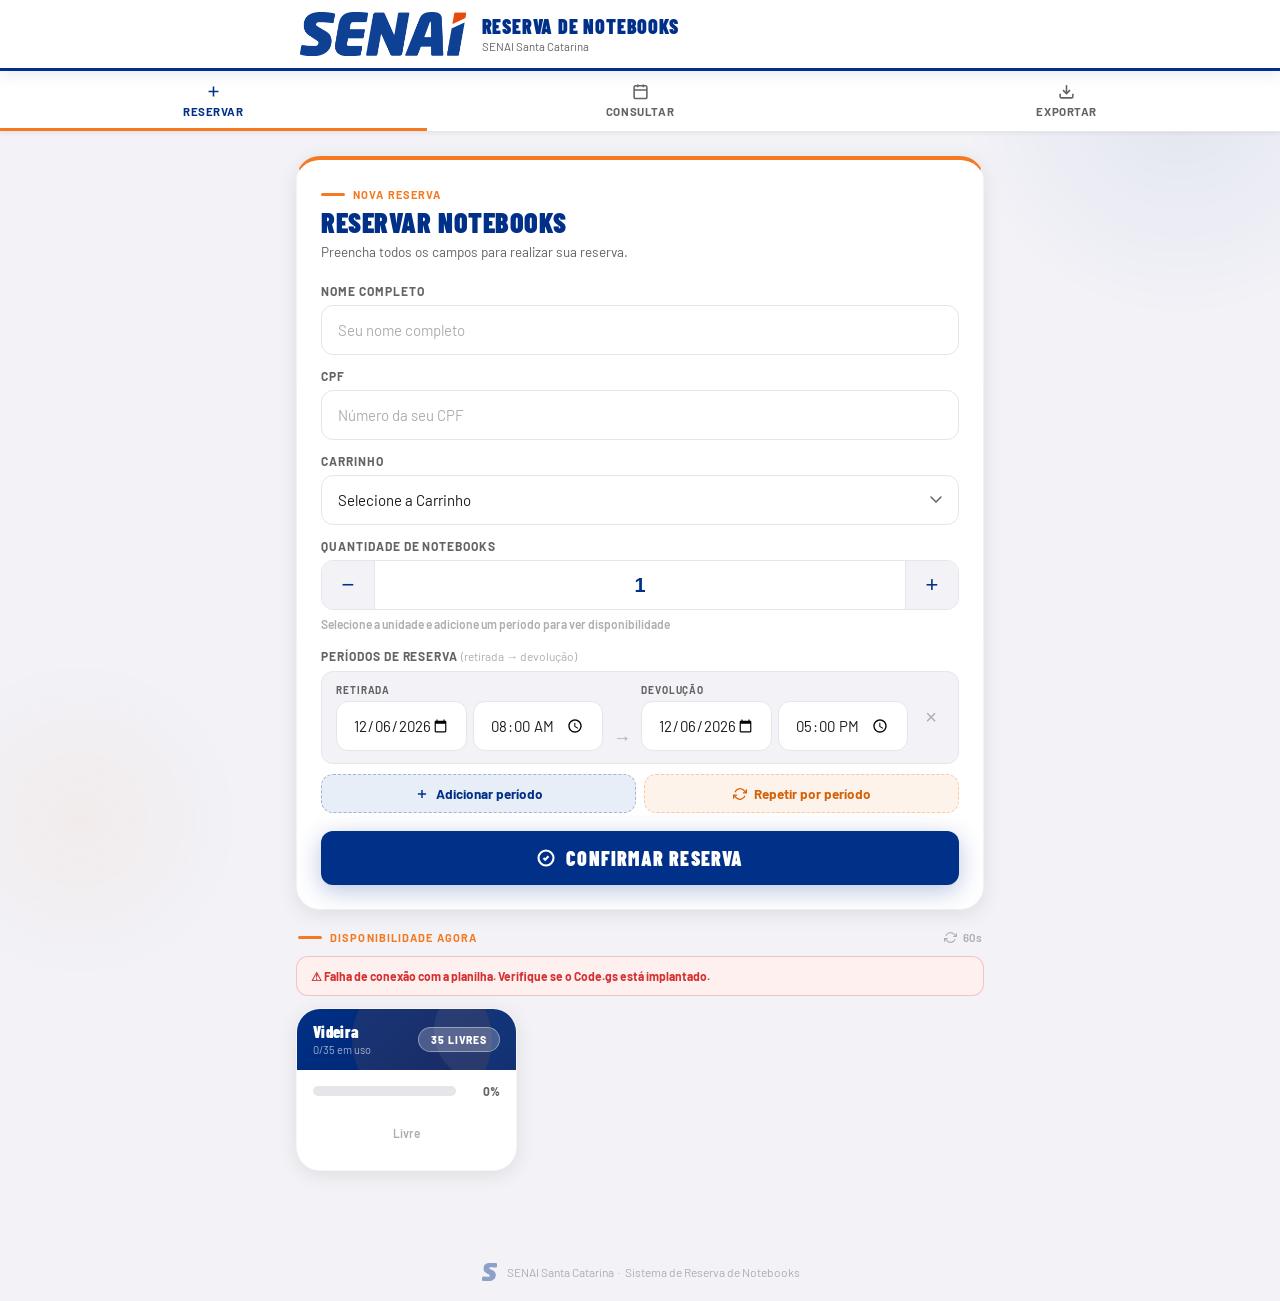
==== commit 30302f86: "Change 'Unidade' to 'Carrinho' in index.html" ====
--- a/index.html
+++ b/index.html
@@ -68,29 +68,30 @@
             </div>
 
             <div class="field-wrap" id="wrap-matricula">
-              <label for="matricula">Matrícula</label>
-              <input type="text" id="matricula" placeholder="Número da sua matrícula" inputmode="numeric">
-              <div class="error-text" id="err-matricula">Informe sua matrícula.</div>
+              <label for="matricula">CPf</label>
+              <input type="text" id="matricula" placeholder="Número da seu CPF" inputmode="numeric">
+              <div class="error-text" id="err-matricula">Informe CPF.</div>
             </div>
 
             <div class="field-wrap" id="wrap-unidade">
-              <label for="unidade">Unidade</label>
+              <label for="unidade">Carrinho</label>
               <select id="unidade">
-                <option value="">Selecione a unidade</option>
-                <option value="Videira">Videira</option>
+                <option value="">Selecione a Carrinho</option>
+                <option value="Videira1">Carrinho 1</option>
+                <option value="Videira2">Carrinho 2</option>
 
               </select>
-              <div class="error-text" id="err-unidade">Selecione a unidade.</div>
+              <div class="error-text" id="err-unidade">Selecione a Carrinho.</div>
             </div>
 
             <div class="field-wrap" id="wrap-quantidade">
               <label for="quantidade">Quantidade de Notebooks</label>
               <div class="qty-wrap">
                 <button type="button" class="qty-btn" id="qty-minus" aria-label="Diminuir quantidade">−</button>
-                <input type="number" id="quantidade" value="1" min="1" max="30" aria-live="polite">
+                <input type="number" id="quantidade" value="1" min="1" max="35" aria-live="polite">
                 <button type="button" class="qty-btn" id="qty-plus" aria-label="Aumentar quantidade">+</button>
               </div>
-              <div class="qty-hint" id="qty-hint">Selecione a unidade e adicione um período para ver disponibilidade</div>
+              <div class="qty-hint" id="qty-hint">Selecione o Carrinho e adicione um período para ver disponibilidade</div>
               <div class="error-text" id="err-quantidade">Quantidade inválida (mínimo 1).</div>
             </div>
 
@@ -177,7 +178,7 @@
           <div class="card-body">
             <div class="info-grid">
               <div>
-                <div class="info-lbl">Unidade</div>
+                <div class="info-lbl">Carrinho</div>
                 <div class="info-val" id="conf-unidade"></div>
               </div>
               <div>
@@ -228,10 +229,11 @@
         <p class="search-sub">Verifique datas e horários disponíveis. Filtre por horário para consultar uma janela específica.</p>
 
         <div class="field-wrap">
-          <label for="cons-unidade">Unidade</label>
+          <label for="cons-unidade">Carrinho</label>
           <select id="cons-unidade">
-            <option value="">Todas as unidades</option>
-            <option value="Videira">Videira</option>
+            <option value="">Todas as Carrinho</option>
+            <option value="Videira1">Videira 1</option>
+            <option value="Videira2">Videira 2</option>
  
           </select>
         </div>
@@ -298,10 +300,11 @@
           </div>
 
           <div class="field-wrap" style="margin-top:18px">
-            <label for="exp-unidade">Unidade</label>
+            <label for="exp-unidade">Carrinho</label>
             <select id="exp-unidade">
-              <option value="">Todas as unidades</option>
-              <option value="Videira">Videira</option>
+              <option value="">Todas as Carrinho</option>
+              <option value="Videira1">Carrinho 1</option>
+              <option value="Videira2">Carrinho 2</option>
             </select>
           </div>
 
@@ -338,10 +341,11 @@
           </div>
 
           <div class="field-wrap">
-            <label for="ger-unidade">Unidade</label>
+            <label for="ger-unidade">Carrinho</label>
             <select id="ger-unidade">
-              <option value="">Todas as unidades</option>
-              <option value="Videira">Videira</option>
+              <option value="">Todas as Carrinho</option>
+              <option value="Videira1">Carrinho 1</option>
+              <option value="Videira2">Carrinho 2</option>
             </select>
           </div>
 
@@ -386,7 +390,7 @@
             <label for="modal-quantidade">Quantidade de Notebooks</label>
             <div class="qty-wrap">
               <button type="button" class="qty-btn" id="modal-qty-minus" aria-label="Diminuir">−</button>
-              <input type="number" id="modal-quantidade" value="1" min="1" max="30" aria-live="polite">
+              <input type="number" id="modal-quantidade" value="1" min="1" max="35" aria-live="polite">
               <button type="button" class="qty-btn" id="modal-qty-plus" aria-label="Aumentar">+</button>
             </div>
           </div>
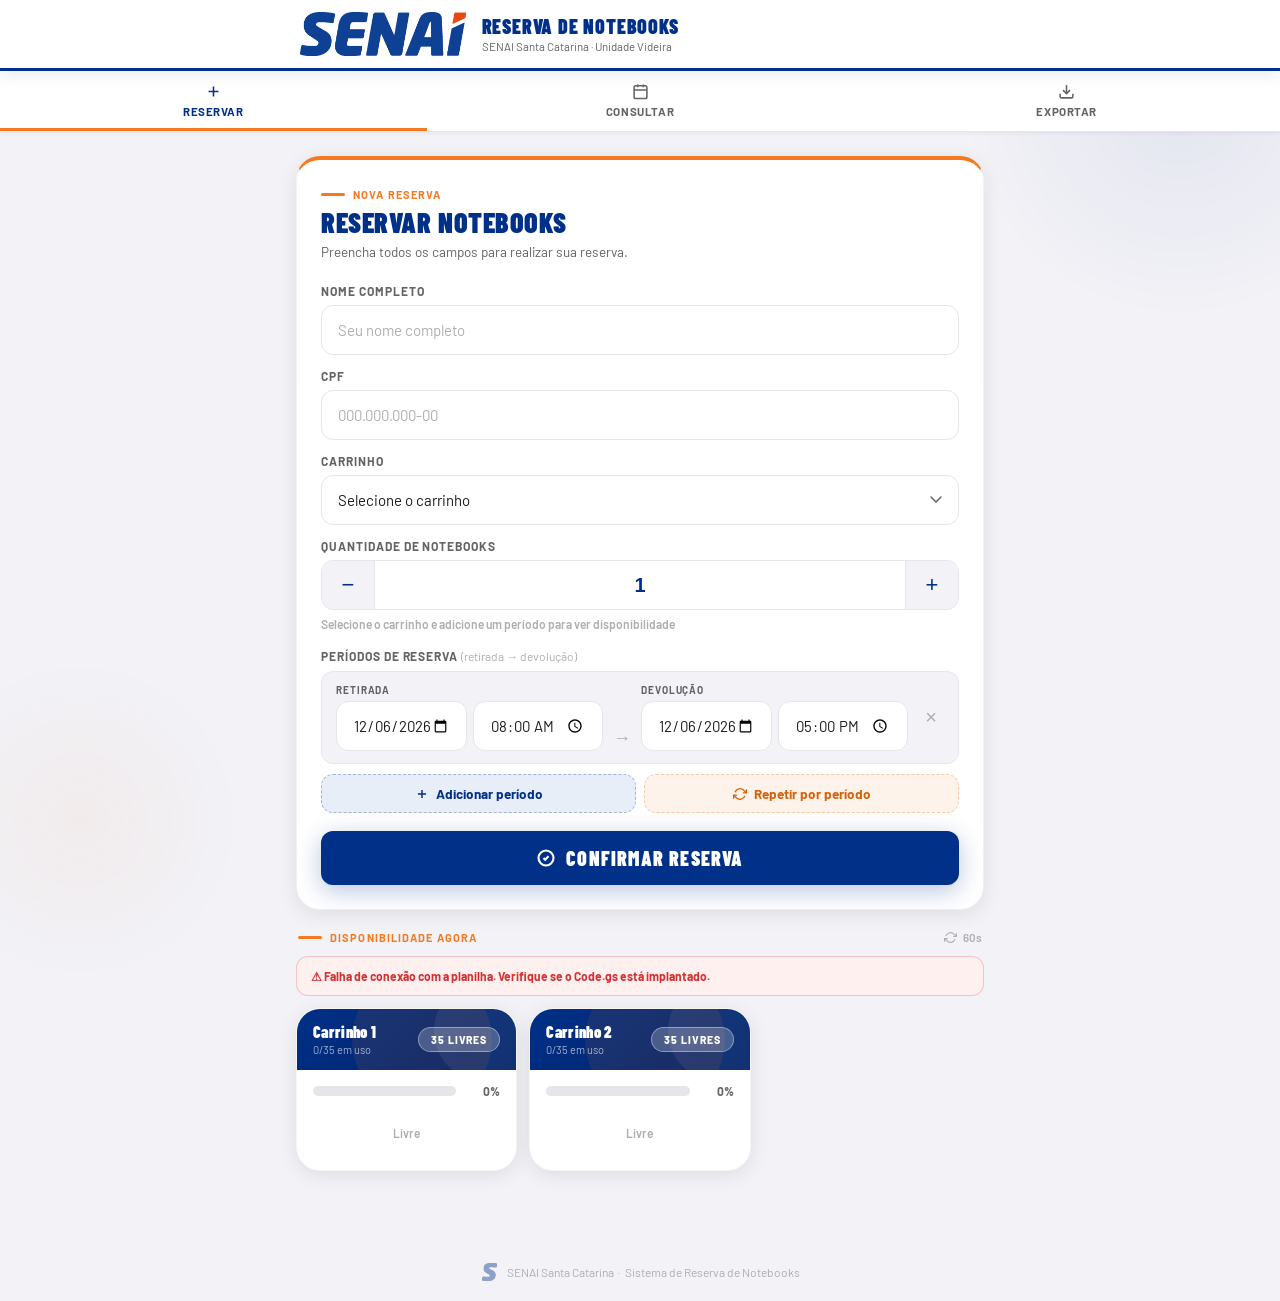
==== commit 0050c956: "Add files via upload" ====
--- a/index.html
+++ b/index.html
@@ -11,8 +11,6 @@
   <link rel="stylesheet" href="style.css">
 </head>
 <body>
-
-  <!-- ══ HEADER ══ -->
   <header class="header">
     <div class="header-inner">
       <div class="logo-wrap">
@@ -20,12 +18,10 @@
       </div>
       <div class="header-text">
         <h1>Reserva de Notebooks</h1>
-        <p>SENAI Santa Catarina</p>
+        <p>SENAI Santa Catarina · Unidade Videira</p>
       </div>
     </div>
   </header>
-
-  <!-- ══ NAVIGATION ══ -->
   <nav class="nav-tabs" role="tablist" aria-label="Navegação principal">
     <button class="tab-btn active" data-tab="reservar" role="tab" aria-selected="true">
       <svg viewBox="0 0 24 24" fill="none" stroke="currentColor" stroke-width="2.2" aria-hidden="true"><path d="M12 5v14M5 12h14"/></svg>
@@ -40,15 +36,8 @@
       Exportar
     </button>
   </nav>
-
-  <!-- ══ MAIN ══ -->
   <main class="main">
-
-    <!-- ═══════════════════════════
-         TAB: RESERVAR
-    ════════════════════════════ -->
     <section id="tab-reservar" class="tab-content active" role="tabpanel">
-
       <div id="form-section">
         <div class="search-card">
           <div class="search-eyebrow">
@@ -57,45 +46,37 @@
           </div>
           <h2>Reservar Notebooks</h2>
           <p class="search-sub">Preencha todos os campos para realizar sua reserva.</p>
-
           <form id="form-reserva" novalidate autocomplete="off">
-
             <div class="field-wrap" id="wrap-nome">
               <label for="nome">Nome Completo</label>
               <input type="text" id="nome" placeholder="Seu nome completo" autocomplete="name" list="nomes-list">
               <datalist id="nomes-list"></datalist>
               <div class="error-text" id="err-nome">Informe seu nome completo.</div>
             </div>
-
-            <div class="field-wrap" id="wrap-matricula">
-              <label for="matricula">CPf</label>
-              <input type="text" id="matricula" placeholder="Número da seu CPF" inputmode="numeric">
-              <div class="error-text" id="err-matricula">Informe CPF.</div>
-            </div>
-
+            <div class="field-wrap" id="wrap-cpf">
+              <label for="cpf">CPF</label>
+              <input type="text" id="cpf" placeholder="000.000.000-00" inputmode="numeric" maxlength="14">
+              <div class="error-text" id="err-cpf">Informe seu CPF.</div>
+            </div>
             <div class="field-wrap" id="wrap-unidade">
               <label for="unidade">Carrinho</label>
               <select id="unidade">
-                <option value="">Selecione a Carrinho</option>
-                <option value="Videira1">Carrinho 1</option>
-                <option value="Videira2">Carrinho 2</option>
-
+                <option value="">Selecione o carrinho</option>
+                <option value="Carrinho 1">Carrinho 1</option>
+                <option value="Carrinho 2">Carrinho 2</option>
               </select>
-              <div class="error-text" id="err-unidade">Selecione a Carrinho.</div>
-            </div>
-
+              <div class="error-text" id="err-unidade">Selecione o carrinho.</div>
+            </div>
             <div class="field-wrap" id="wrap-quantidade">
               <label for="quantidade">Quantidade de Notebooks</label>
               <div class="qty-wrap">
                 <button type="button" class="qty-btn" id="qty-minus" aria-label="Diminuir quantidade">−</button>
-                <input type="number" id="quantidade" value="1" min="1" max="35" aria-live="polite">
+                <input type="number" id="quantidade" value="1" min="1" max="30" aria-live="polite">
                 <button type="button" class="qty-btn" id="qty-plus" aria-label="Aumentar quantidade">+</button>
               </div>
-              <div class="qty-hint" id="qty-hint">Selecione o Carrinho e adicione um período para ver disponibilidade</div>
+              <div class="qty-hint" id="qty-hint">Selecione o carrinho e adicione um período para ver disponibilidade</div>
               <div class="error-text" id="err-quantidade">Quantidade inválida (mínimo 1).</div>
             </div>
-
-            <!-- Períodos de Reserva: retirada → devolução -->
             <div class="field-wrap" id="wrap-slots">
               <label>Períodos de Reserva <span class="label-opcional">(retirada → devolução)</span></label>
               <div id="slot-list"></div>
@@ -109,8 +90,6 @@
                   Repetir por período
                 </button>
               </div>
-
-              <!-- Gerador de períodos recorrentes: repete em dias da semana escolhidos até uma data-fim -->
               <div id="recorrente-panel" class="recorrente-panel" hidden>
                 <div class="field-row">
                   <div class="field-wrap">
@@ -149,29 +128,23 @@
                 </button>
                 <div class="rec-hint" id="rec-hint"></div>
               </div>
-
               <div class="error-text" id="err-slots">Adicione pelo menos um período de reserva.</div>
             </div>
-
             <button type="submit" class="btn-buscar" id="btn-reservar">
               <svg viewBox="0 0 24 24" fill="none" stroke="currentColor" stroke-width="2.5" width="20" height="20" aria-hidden="true"><path d="M9 12l2 2 4-4m6 2a9 9 0 11-18 0 9 9 0 0118 0z"/></svg>
               Confirmar Reserva
             </button>
           </form>
-
-          <!-- Sugestão de datas próximas (mostrado quando há conflito) -->
           <div id="suggestion-box" class="suggestion-box" hidden></div>
         </div>
       </div>
-
-      <!-- Tela de confirmação -->
       <div id="confirmacao" hidden>
         <div class="result-card">
           <div class="card-top">
             <div class="avatar" id="conf-avatar"></div>
             <div class="card-name-block">
               <div class="card-name" id="conf-nome"></div>
-              <div class="card-name-sub" id="conf-matricula"></div>
+              <div class="card-name-sub" id="conf-cpf"></div>
             </div>
             <span class="status-pill status-confirmado">Confirmado</span>
           </div>
@@ -198,8 +171,6 @@
           Nova Reserva
         </button>
       </div>
-
-      <!-- Disponibilidade Agora — sempre visível na primeira página -->
       <div class="situacao-home-wrap">
         <div class="situacao-home-header">
           <div class="search-eyebrow" style="margin-bottom:0">
@@ -215,10 +186,6 @@
         <div id="situacao-cards" class="situacao-grid" aria-live="polite"></div>
       </div>
     </section>
-
-    <!-- ═══════════════════════════
-         TAB: CONSULTAR
-    ════════════════════════════ -->
     <section id="tab-consultar" class="tab-content" hidden role="tabpanel">
       <div class="search-card">
         <div class="search-eyebrow">
@@ -227,22 +194,18 @@
         </div>
         <h2>Consultar Disponibilidade</h2>
         <p class="search-sub">Verifique datas e horários disponíveis. Filtre por horário para consultar uma janela específica.</p>
-
         <div class="field-wrap">
           <label for="cons-unidade">Carrinho</label>
           <select id="cons-unidade">
-            <option value="">Todas as Carrinho</option>
-            <option value="Videira1">Videira 1</option>
-            <option value="Videira2">Videira 2</option>
- 
+            <option value="">Todos os carrinhos</option>
+            <option value="Carrinho 1">Carrinho 1</option>
+            <option value="Carrinho 2">Carrinho 2</option>
           </select>
         </div>
-
         <div class="field-wrap">
           <label for="cons-mes">Mês de Referência</label>
           <input type="month" id="cons-mes">
         </div>
-
         <div class="field-row">
           <div class="field-wrap">
             <label for="cons-hora-ret">Horário de retirada <span class="label-opcional">(opcional)</span></label>
@@ -253,7 +216,6 @@
             <input type="time" id="cons-hora-dev" min="08:00" max="23:00">
           </div>
         </div>
-
         <button class="btn-buscar" id="btn-consultar">
           <svg viewBox="0 0 24 24" fill="none" stroke="currentColor" stroke-width="2.5" width="20" height="20" aria-hidden="true"><circle cx="11" cy="11" r="8"/><path d="m21 21-4.35-4.35"/></svg>
           Consultar
@@ -261,10 +223,6 @@
       </div>
       <div id="consulta-resultado" aria-live="polite"></div>
     </section>
-
-    <!-- ═══════════════════════════
-         TAB: EXPORTAR
-    ════════════════════════════ -->
     <section id="tab-exportar" class="tab-content" hidden role="tabpanel">
       <div class="search-card">
         <div class="search-eyebrow">
@@ -273,8 +231,6 @@
         </div>
         <h2>Exportar Reservas</h2>
         <p class="search-sub">Informe a senha para acessar o relatório completo de reservas.</p>
-
-        <!-- Tela de senha -->
         <div id="export-lock">
           <div class="field-wrap">
             <label for="exp-senha">Senha de Acesso</label>
@@ -291,23 +247,19 @@
             Acessar
           </button>
         </div>
-
-        <!-- Formulário de exportação -->
         <div id="export-form" hidden>
           <div class="success-banner" role="status">
             <svg viewBox="0 0 24 24" fill="none" stroke="currentColor" stroke-width="2.5" width="16" height="16" aria-hidden="true"><path d="M9 12l2 2 4-4m6 2a9 9 0 11-18 0 9 9 0 0118 0z"/></svg>
             Acesso autorizado
           </div>
-
           <div class="field-wrap" style="margin-top:18px">
             <label for="exp-unidade">Carrinho</label>
             <select id="exp-unidade">
-              <option value="">Todas as Carrinho</option>
-              <option value="Videira1">Carrinho 1</option>
-              <option value="Videira2">Carrinho 2</option>
+              <option value="">Todos os carrinhos</option>
+              <option value="Carrinho 1">Carrinho 1</option>
+              <option value="Carrinho 2">Carrinho 2</option>
             </select>
           </div>
-
           <div class="field-row">
             <div class="field-wrap">
               <label for="exp-inicio">Data Início</label>
@@ -318,37 +270,30 @@
               <input type="date" id="exp-fim">
             </div>
           </div>
-
           <button class="btn-buscar" id="btn-exportar">
             <svg viewBox="0 0 24 24" fill="none" stroke="currentColor" stroke-width="2.5" width="20" height="20" aria-hidden="true"><path d="M21 15v4a2 2 0 01-2 2H5a2 2 0 01-2-2v-4"/><polyline points="7 10 12 15 17 10"/><line x1="12" y1="15" x2="12" y2="3"/></svg>
             Exportar CSV
           </button>
-
           <button class="btn-novo" id="btn-sair-export" style="margin-top:12px;width:100%;text-align:center;display:block;padding:12px 22px">
             Sair da área restrita
           </button>
-
-          <!-- ── Gerenciar Reservas ── -->
           <div class="mgmt-divider"></div>
           <div class="search-eyebrow" style="margin:0 0 14px">
             <span class="eyebrow-bar"></span>
             <span>Gerenciar Reservas</span>
           </div>
-
           <div class="field-wrap">
             <label for="ger-nome">Nome do Professor</label>
             <input type="text" id="ger-nome" placeholder="Buscar por nome…" autocomplete="off">
           </div>
-
           <div class="field-wrap">
             <label for="ger-unidade">Carrinho</label>
             <select id="ger-unidade">
-              <option value="">Todas as Carrinho</option>
-              <option value="Videira1">Carrinho 1</option>
-              <option value="Videira2">Carrinho 2</option>
+              <option value="">Todos os carrinhos</option>
+              <option value="Carrinho 1">Carrinho 1</option>
+              <option value="Carrinho 2">Carrinho 2</option>
             </select>
           </div>
-
           <div class="field-row">
             <div class="field-wrap">
               <label for="ger-inicio">Data Início <span class="label-opcional">(opcional)</span></label>
@@ -359,18 +304,14 @@
               <input type="date" id="ger-fim">
             </div>
           </div>
-
           <button class="btn-buscar" id="btn-gerenciar" style="background:var(--orange);box-shadow:0 6px 24px rgba(244,121,32,0.3);">
             <svg viewBox="0 0 24 24" fill="none" stroke="currentColor" stroke-width="2.5" width="20" height="20" aria-hidden="true"><circle cx="11" cy="11" r="8"/><path d="m21 21-4.35-4.35"/></svg>
             Buscar Reservas
           </button>
-
           <div id="ger-resultado" aria-live="polite"></div>
         </div>
       </div>
     </section>
-
-    <!-- ══ MODAL: EDITAR RESERVA ══ -->
     <div id="modal-edicao" class="modal-backdrop" hidden role="dialog" aria-modal="true" aria-label="Editar reserva">
       <div class="modal-card">
         <div class="modal-header">
@@ -385,16 +326,14 @@
               <div id="modal-unidade" style="font-size:12px;color:var(--gray-60);margin-top:2px;font-weight:600"></div>
             </div>
           </div>
-
           <div class="field-wrap" style="margin-top:16px">
             <label for="modal-quantidade">Quantidade de Notebooks</label>
             <div class="qty-wrap">
               <button type="button" class="qty-btn" id="modal-qty-minus" aria-label="Diminuir">−</button>
-              <input type="number" id="modal-quantidade" value="1" min="1" max="35" aria-live="polite">
+              <input type="number" id="modal-quantidade" value="1" min="1" max="30" aria-live="polite">
               <button type="button" class="qty-btn" id="modal-qty-plus" aria-label="Aumentar">+</button>
             </div>
           </div>
-
           <div class="field-wrap">
             <label>Períodos <span class="label-opcional">(retirada → devolução)</span></label>
             <div id="modal-slot-list"></div>
@@ -413,18 +352,12 @@
         </div>
       </div>
     </div>
-
   </main>
-
-  <!-- ══ FOOTER ══ -->
   <footer class="footer">
     <img src="Logo-S.png" alt="SENAI" class="footer-logo">
     SENAI Santa Catarina &nbsp;·&nbsp; Sistema de Reserva de Notebooks
   </footer>
-
-  <!-- Toast de notificação -->
   <div id="toast" class="toast" role="status" aria-live="assertive" aria-atomic="true"></div>
-
   <script src="app.js"></script>
 </body>
-</html>
+</html>
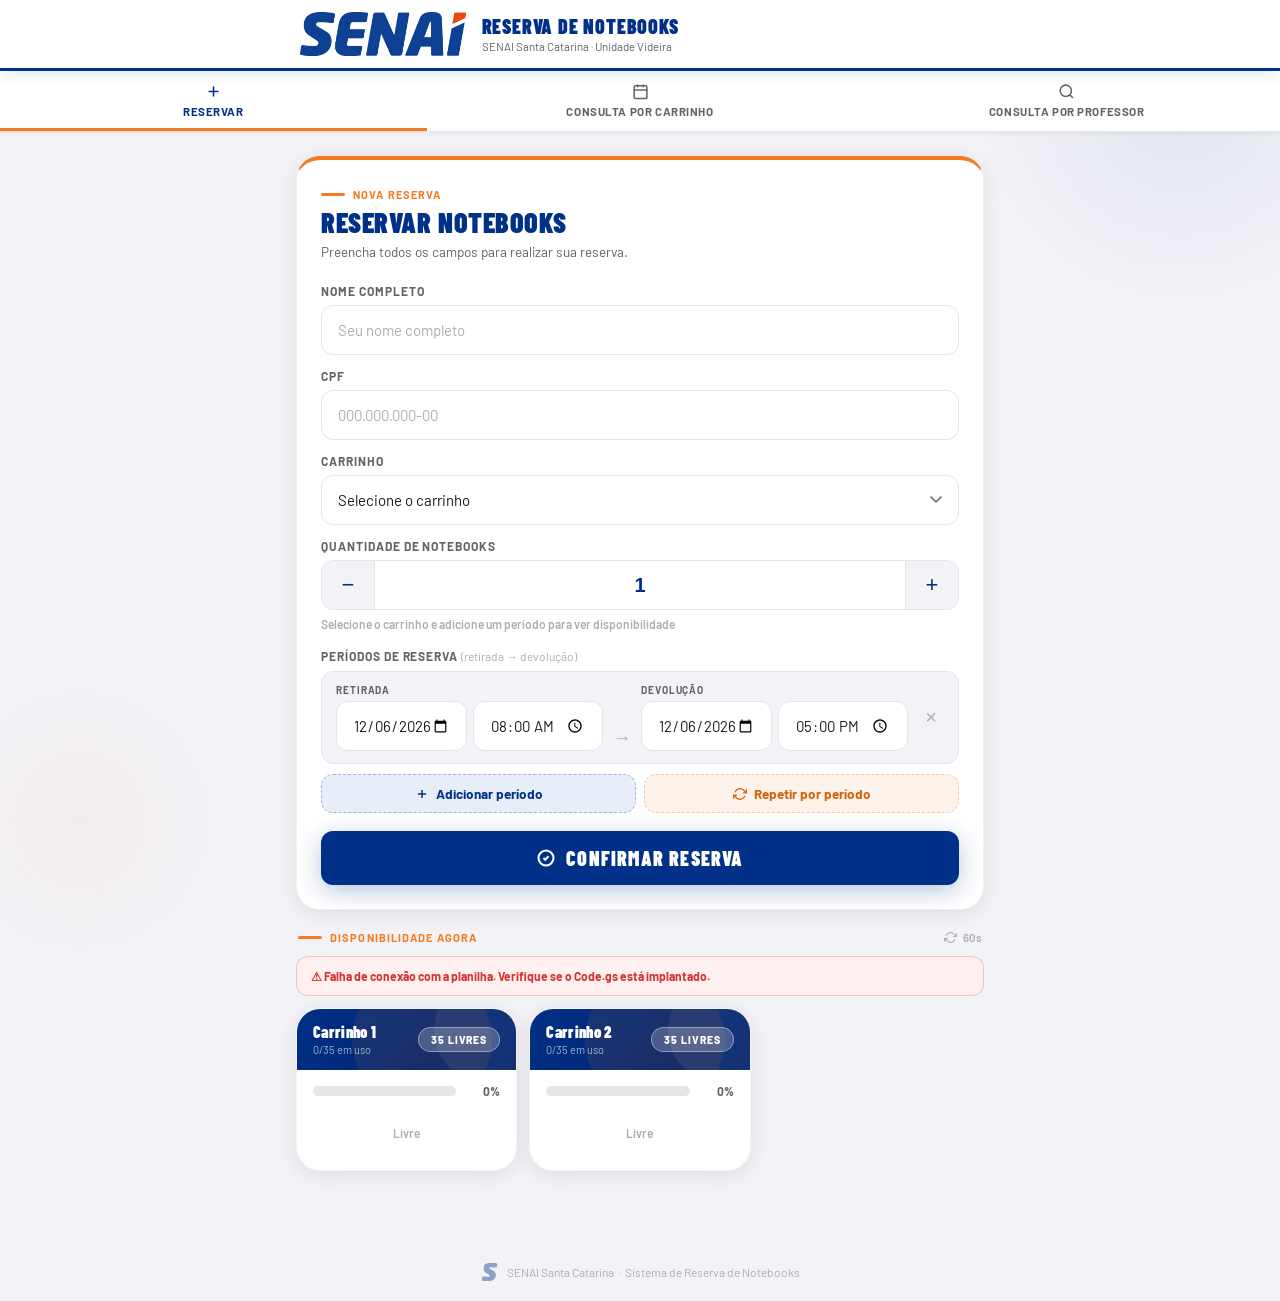
==== commit 822437f1: "Add files via upload" ====
--- a/index.html
+++ b/index.html
@@ -29,11 +29,11 @@
     </button>
     <button class="tab-btn" data-tab="consultar" role="tab" aria-selected="false">
       <svg viewBox="0 0 24 24" fill="none" stroke="currentColor" stroke-width="2.2" aria-hidden="true"><rect x="3" y="4" width="18" height="18" rx="2"/><path d="M16 2v4M8 2v4M3 10h18"/></svg>
-      Consultar
+      Consulta por Carrinho
     </button>
-    <button class="tab-btn" data-tab="exportar" role="tab" aria-selected="false">
-      <svg viewBox="0 0 24 24" fill="none" stroke="currentColor" stroke-width="2.2" aria-hidden="true"><path d="M21 15v4a2 2 0 01-2 2H5a2 2 0 01-2-2v-4"/><polyline points="7 10 12 15 17 10"/><line x1="12" y1="15" x2="12" y2="3"/></svg>
-      Exportar
+    <button class="tab-btn" data-tab="consulta-professor" role="tab" aria-selected="false">
+      <svg viewBox="0 0 24 24" fill="none" stroke="currentColor" stroke-width="2.2" aria-hidden="true"><circle cx="11" cy="11" r="8"/><path d="m21 21-4.35-4.35"/></svg>
+      Consulta por Professor
     </button>
   </nav>
   <main class="main">
@@ -71,7 +71,7 @@
               <label for="quantidade">Quantidade de Notebooks</label>
               <div class="qty-wrap">
                 <button type="button" class="qty-btn" id="qty-minus" aria-label="Diminuir quantidade">−</button>
-                <input type="number" id="quantidade" value="1" min="1" max="30" aria-live="polite">
+                <input type="number" id="quantidade" value="1" min="1" max="35" aria-live="polite">
                 <button type="button" class="qty-btn" id="qty-plus" aria-label="Aumentar quantidade">+</button>
               </div>
               <div class="qty-hint" id="qty-hint">Selecione o carrinho e adicione um período para ver disponibilidade</div>
@@ -190,9 +190,9 @@
       <div class="search-card">
         <div class="search-eyebrow">
           <span class="eyebrow-bar"></span>
-          <span>Disponibilidade</span>
-        </div>
-        <h2>Consultar Disponibilidade</h2>
+          <span>Consulta por Carrinho</span>
+        </div>
+        <h2>Consulta por Carrinho</h2>
         <p class="search-sub">Verifique datas e horários disponíveis. Filtre por horário para consultar uma janela específica.</p>
         <div class="field-wrap">
           <label for="cons-unidade">Carrinho</label>
@@ -223,135 +223,44 @@
       </div>
       <div id="consulta-resultado" aria-live="polite"></div>
     </section>
-    <section id="tab-exportar" class="tab-content" hidden role="tabpanel">
+    <section id="tab-consulta-professor" class="tab-content" hidden role="tabpanel">
       <div class="search-card">
         <div class="search-eyebrow">
           <span class="eyebrow-bar"></span>
-          <span>Área Restrita</span>
-        </div>
-        <h2>Exportar Reservas</h2>
-        <p class="search-sub">Informe a senha para acessar o relatório completo de reservas.</p>
-        <div id="export-lock">
-          <div class="field-wrap">
-            <label for="exp-senha">Senha de Acesso</label>
-            <div class="password-wrap">
-              <input type="password" id="exp-senha" placeholder="Digite a senha" autocomplete="current-password">
-              <button type="button" class="btn-eye" id="btn-eye" aria-label="Mostrar/ocultar senha">
-                <svg viewBox="0 0 24 24" fill="none" stroke="currentColor" stroke-width="2" width="18" height="18"><path d="M1 12s4-8 11-8 11 8 11 8-4 8-11 8-11-8-11-8z"/><circle cx="12" cy="12" r="3"/></svg>
-              </button>
-            </div>
-          </div>
-          <div class="error-msg" id="senha-error" hidden role="alert">Senha incorreta. Tente novamente.</div>
-          <button class="btn-buscar" id="btn-verificar-senha">
-            <svg viewBox="0 0 24 24" fill="none" stroke="currentColor" stroke-width="2.5" width="20" height="20" aria-hidden="true"><rect x="3" y="11" width="18" height="11" rx="2"/><path d="M7 11V7a5 5 0 0110 0v4"/></svg>
-            Acessar
-          </button>
-        </div>
-        <div id="export-form" hidden>
-          <div class="success-banner" role="status">
-            <svg viewBox="0 0 24 24" fill="none" stroke="currentColor" stroke-width="2.5" width="16" height="16" aria-hidden="true"><path d="M9 12l2 2 4-4m6 2a9 9 0 11-18 0 9 9 0 0118 0z"/></svg>
-            Acesso autorizado
-          </div>
-          <div class="field-wrap" style="margin-top:18px">
-            <label for="exp-unidade">Carrinho</label>
-            <select id="exp-unidade">
-              <option value="">Todos os carrinhos</option>
-              <option value="Carrinho 1">Carrinho 1</option>
-              <option value="Carrinho 2">Carrinho 2</option>
-            </select>
-          </div>
-          <div class="field-row">
-            <div class="field-wrap">
-              <label for="exp-inicio">Data Início</label>
-              <input type="date" id="exp-inicio">
-            </div>
-            <div class="field-wrap">
-              <label for="exp-fim">Data Fim</label>
-              <input type="date" id="exp-fim">
-            </div>
-          </div>
-          <button class="btn-buscar" id="btn-exportar">
-            <svg viewBox="0 0 24 24" fill="none" stroke="currentColor" stroke-width="2.5" width="20" height="20" aria-hidden="true"><path d="M21 15v4a2 2 0 01-2 2H5a2 2 0 01-2-2v-4"/><polyline points="7 10 12 15 17 10"/><line x1="12" y1="15" x2="12" y2="3"/></svg>
-            Exportar CSV
-          </button>
-          <button class="btn-novo" id="btn-sair-export" style="margin-top:12px;width:100%;text-align:center;display:block;padding:12px 22px">
-            Sair da área restrita
-          </button>
-          <div class="mgmt-divider"></div>
-          <div class="search-eyebrow" style="margin:0 0 14px">
-            <span class="eyebrow-bar"></span>
-            <span>Gerenciar Reservas</span>
-          </div>
-          <div class="field-wrap">
-            <label for="ger-nome">Nome do Professor</label>
-            <input type="text" id="ger-nome" placeholder="Buscar por nome…" autocomplete="off">
-          </div>
-          <div class="field-wrap">
-            <label for="ger-unidade">Carrinho</label>
-            <select id="ger-unidade">
-              <option value="">Todos os carrinhos</option>
-              <option value="Carrinho 1">Carrinho 1</option>
-              <option value="Carrinho 2">Carrinho 2</option>
-            </select>
-          </div>
-          <div class="field-row">
-            <div class="field-wrap">
-              <label for="ger-inicio">Data Início <span class="label-opcional">(opcional)</span></label>
-              <input type="date" id="ger-inicio">
-            </div>
-            <div class="field-wrap">
-              <label for="ger-fim">Data Fim <span class="label-opcional">(opcional)</span></label>
-              <input type="date" id="ger-fim">
-            </div>
-          </div>
-          <button class="btn-buscar" id="btn-gerenciar" style="background:var(--orange);box-shadow:0 6px 24px rgba(244,121,32,0.3);">
-            <svg viewBox="0 0 24 24" fill="none" stroke="currentColor" stroke-width="2.5" width="20" height="20" aria-hidden="true"><circle cx="11" cy="11" r="8"/><path d="m21 21-4.35-4.35"/></svg>
-            Buscar Reservas
-          </button>
-          <div id="ger-resultado" aria-live="polite"></div>
-        </div>
-      </div>
+          <span>Consulta por Professor</span>
+        </div>
+        <h2>Consultar Reservas por Professor</h2>
+        <p class="search-sub">Informe o nome do professor para listar as reservas dele.</p>
+        <div class="field-wrap">
+          <label for="prof-nome">Nome do Professor</label>
+          <input type="text" id="prof-nome" placeholder="Digite o nome do professor…" autocomplete="off" list="prof-nomes-list">
+          <datalist id="prof-nomes-list"></datalist>
+        </div>
+        <div class="field-wrap">
+          <label for="prof-unidade">Carrinho <span class="label-opcional">(opcional)</span></label>
+          <select id="prof-unidade">
+            <option value="">Todos os carrinhos</option>
+            <option value="Carrinho 1">Carrinho 1</option>
+            <option value="Carrinho 2">Carrinho 2</option>
+          </select>
+        </div>
+        <div class="field-row">
+          <div class="field-wrap">
+            <label for="prof-inicio">Data Início <span class="label-opcional">(opcional)</span></label>
+            <input type="date" id="prof-inicio">
+          </div>
+          <div class="field-wrap">
+            <label for="prof-fim">Data Fim <span class="label-opcional">(opcional)</span></label>
+            <input type="date" id="prof-fim">
+          </div>
+        </div>
+        <button class="btn-buscar" id="btn-consulta-professor">
+          <svg viewBox="0 0 24 24" fill="none" stroke="currentColor" stroke-width="2.5" width="20" height="20" aria-hidden="true"><circle cx="11" cy="11" r="8"/><path d="m21 21-4.35-4.35"/></svg>
+          Buscar Reservas
+        </button>
+      </div>
+      <div id="consulta-professor-resultado" aria-live="polite"></div>
     </section>
-    <div id="modal-edicao" class="modal-backdrop" hidden role="dialog" aria-modal="true" aria-label="Editar reserva">
-      <div class="modal-card">
-        <div class="modal-header">
-          <span>Editar Reserva</span>
-          <button class="modal-close" id="modal-fechar" aria-label="Fechar">×</button>
-        </div>
-        <div class="modal-body">
-          <div class="modal-reserva-info">
-            <div id="modal-avatar" class="avatar" style="width:42px;height:42px;font-size:15px;background:var(--blue);border-color:var(--blue-mid);flex-shrink:0"></div>
-            <div>
-              <div id="modal-nome" style="font-weight:700;font-size:15px;color:var(--charcoal)"></div>
-              <div id="modal-unidade" style="font-size:12px;color:var(--gray-60);margin-top:2px;font-weight:600"></div>
-            </div>
-          </div>
-          <div class="field-wrap" style="margin-top:16px">
-            <label for="modal-quantidade">Quantidade de Notebooks</label>
-            <div class="qty-wrap">
-              <button type="button" class="qty-btn" id="modal-qty-minus" aria-label="Diminuir">−</button>
-              <input type="number" id="modal-quantidade" value="1" min="1" max="30" aria-live="polite">
-              <button type="button" class="qty-btn" id="modal-qty-plus" aria-label="Aumentar">+</button>
-            </div>
-          </div>
-          <div class="field-wrap">
-            <label>Períodos <span class="label-opcional">(retirada → devolução)</span></label>
-            <div id="modal-slot-list"></div>
-            <button type="button" class="btn-add-slot" id="modal-btn-add-slot">
-              <svg viewBox="0 0 24 24" fill="none" stroke="currentColor" stroke-width="2.5" width="14" height="14" aria-hidden="true"><path d="M12 5v14M5 12h14"/></svg>
-              Adicionar período
-            </button>
-          </div>
-        </div>
-        <div class="modal-footer">
-          <button class="btn-novo" id="modal-cancelar" style="height:48px;padding:0 22px">Cancelar</button>
-          <button class="btn-buscar" id="modal-salvar" style="flex:1;margin-top:0;height:48px">
-            <svg viewBox="0 0 24 24" fill="none" stroke="currentColor" stroke-width="2.5" width="18" height="18" aria-hidden="true"><path d="M19 21H5a2 2 0 01-2-2V5a2 2 0 012-2h11l5 5v11a2 2 0 01-2 2z"/><polyline points="17 21 17 13 7 13 7 21"/><polyline points="7 3 7 8 15 8"/></svg>
-            Salvar Alterações
-          </button>
-        </div>
-      </div>
-    </div>
   </main>
   <footer class="footer">
     <img src="Logo-S.png" alt="SENAI" class="footer-logo">
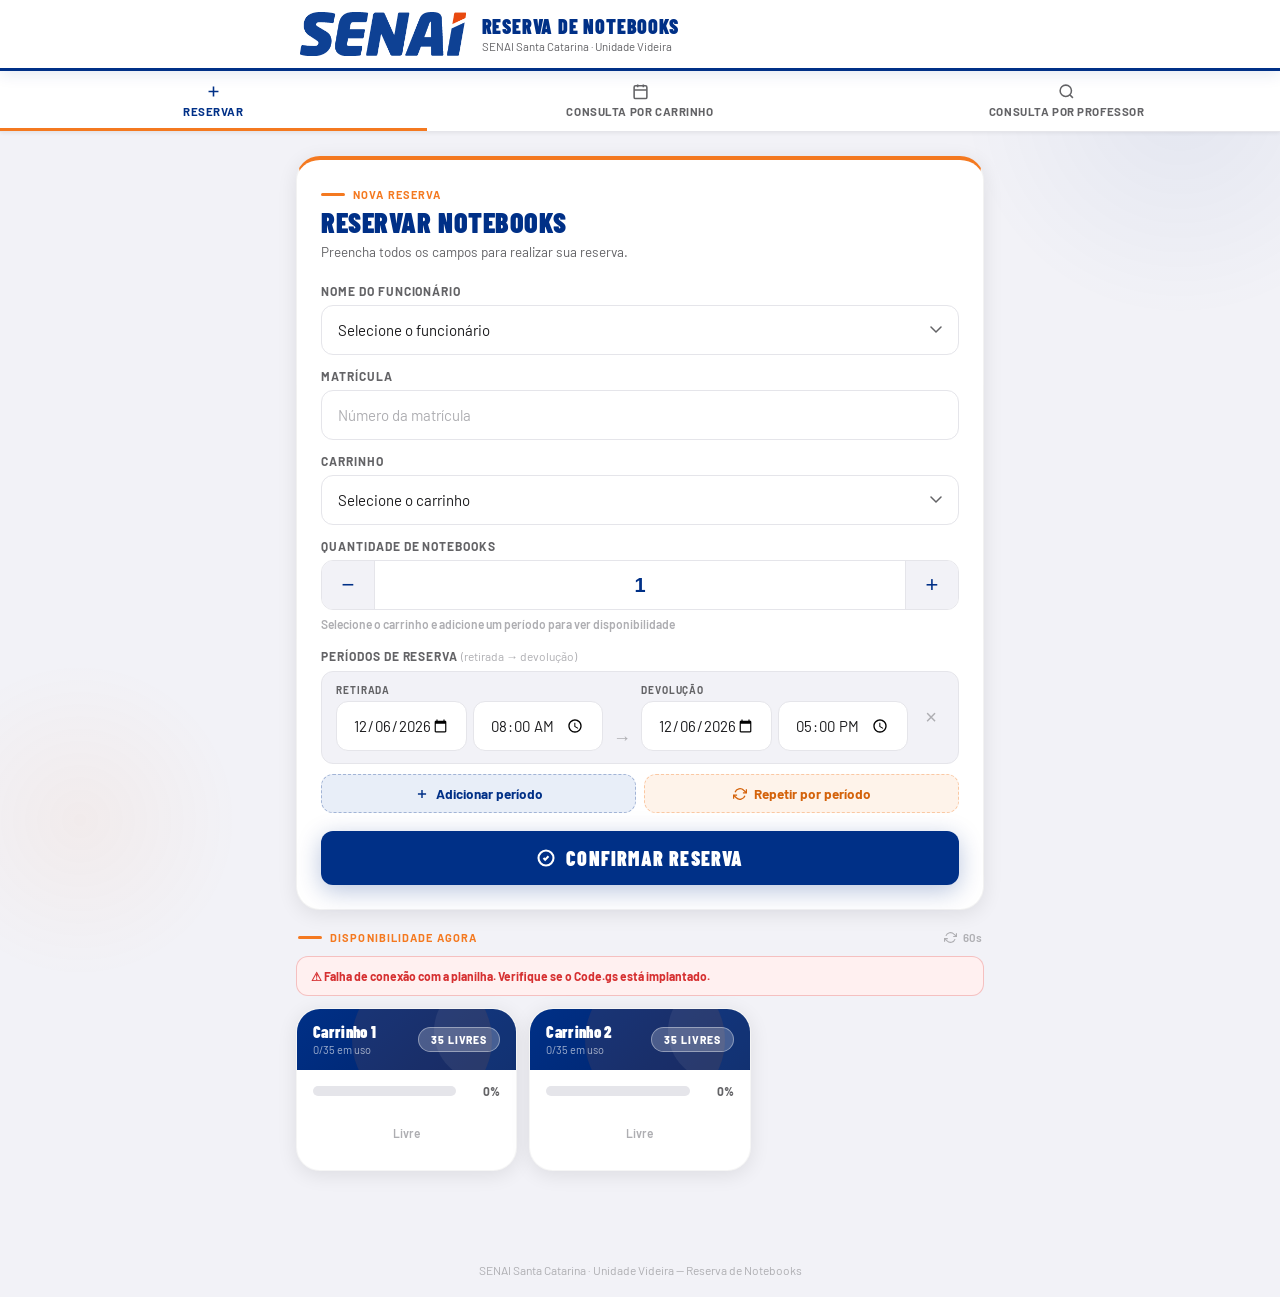
==== commit 02f6090f: "update updae" ====
--- a/index.html
+++ b/index.html
@@ -48,15 +48,16 @@
           <p class="search-sub">Preencha todos os campos para realizar sua reserva.</p>
           <form id="form-reserva" novalidate autocomplete="off">
             <div class="field-wrap" id="wrap-nome">
-              <label for="nome">Nome Completo</label>
-              <input type="text" id="nome" placeholder="Seu nome completo" autocomplete="name" list="nomes-list">
-              <datalist id="nomes-list"></datalist>
-              <div class="error-text" id="err-nome">Informe seu nome completo.</div>
-            </div>
-            <div class="field-wrap" id="wrap-cpf">
-              <label for="cpf">CPF</label>
-              <input type="text" id="cpf" placeholder="000.000.000-00" inputmode="numeric" maxlength="14">
-              <div class="error-text" id="err-cpf">Informe seu CPF.</div>
+              <label for="nome">Nome do Funcionário</label>
+              <select id="nome">
+                <option value="">Selecione o funcionário</option>
+              </select>
+              <div class="error-text" id="err-nome">Selecione o funcionário.</div>
+            </div>
+            <div class="field-wrap" id="wrap-matricula">
+              <label for="matricula">Matrícula</label>
+              <input type="text" id="matricula" placeholder="Número da matrícula" inputmode="numeric" autocomplete="off">
+              <div class="error-text" id="err-matricula">Informe a matrícula.</div>
             </div>
             <div class="field-wrap" id="wrap-unidade">
               <label for="unidade">Carrinho</label>
@@ -144,7 +145,7 @@
             <div class="avatar" id="conf-avatar"></div>
             <div class="card-name-block">
               <div class="card-name" id="conf-nome"></div>
-              <div class="card-name-sub" id="conf-cpf"></div>
+              <div class="card-name-sub" id="conf-matricula"></div>
             </div>
             <span class="status-pill status-confirmado">Confirmado</span>
           </div>
@@ -230,11 +231,12 @@
           <span>Consulta por Professor</span>
         </div>
         <h2>Consultar Reservas por Professor</h2>
-        <p class="search-sub">Informe o nome do professor para listar as reservas dele.</p>
-        <div class="field-wrap">
-          <label for="prof-nome">Nome do Professor</label>
-          <input type="text" id="prof-nome" placeholder="Digite o nome do professor…" autocomplete="off" list="prof-nomes-list">
-          <datalist id="prof-nomes-list"></datalist>
+        <p class="search-sub">Selecione o funcionário para listar as reservas dele.</p>
+        <div class="field-wrap">
+          <label for="prof-nome">Nome do Funcionário</label>
+          <select id="prof-nome">
+            <option value="">Selecione o funcionário</option>
+          </select>
         </div>
         <div class="field-wrap">
           <label for="prof-unidade">Carrinho <span class="label-opcional">(opcional)</span></label>
@@ -263,10 +265,9 @@
     </section>
   </main>
   <footer class="footer">
-    <img src="Logo-S.png" alt="SENAI" class="footer-logo">
-    SENAI Santa Catarina &nbsp;·&nbsp; Sistema de Reserva de Notebooks
+    <p>SENAI Santa Catarina · Unidade Videira — Reserva de Notebooks</p>
   </footer>
-  <div id="toast" class="toast" role="status" aria-live="assertive" aria-atomic="true"></div>
+  <div id="toast" class="toast" role="status" aria-live="polite"></div>
   <script src="app.js"></script>
 </body>
 </html>
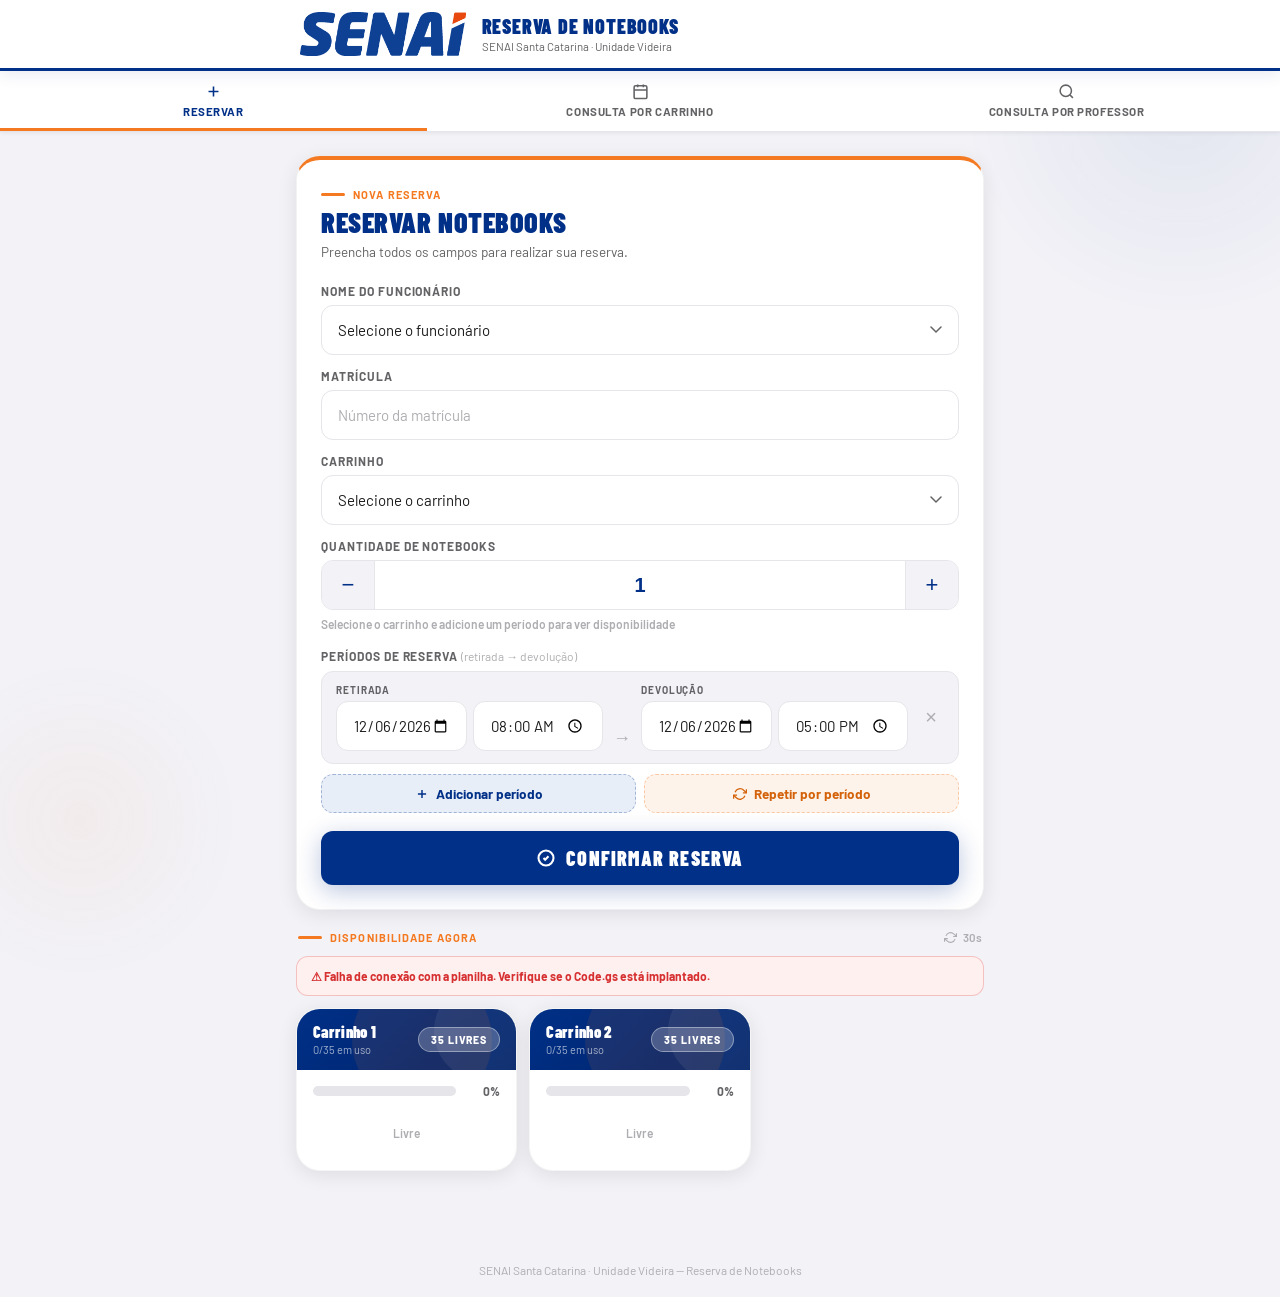
==== commit eebcca62: "update" ====
--- a/index.html
+++ b/index.html
@@ -180,7 +180,7 @@
           </div>
           <div class="refresh-note" style="margin:0">
             <svg viewBox="0 0 24 24" fill="none" stroke="currentColor" stroke-width="2" width="13" height="13" aria-hidden="true"><path d="M23 4v6h-6M1 20v-6h6"/><path d="M3.51 9a9 9 0 0114.85-3.36L23 10M1 14l4.64 4.36A9 9 0 0020.49 15"/></svg>
-            60s
+            30s
           </div>
         </div>
         <div id="api-status" class="api-status-banner" hidden role="alert"></div>
--- a/style.css
+++ b/style.css
@@ -233,7 +233,26 @@
   transition: border-color .2s, box-shadow .2s;
   -webkit-appearance: none; appearance: none;
 }
-.field-wrap input::placeholder { color: var(--gray-40); }
+.field-wrap textarea {
+  width: 100%;
+  border: 1.5px solid var(--gray-20);
+  border-radius: var(--r-sm);
+  padding: 10px 14px;
+  font-family: 'Barlow', sans-serif;
+  font-size: 14px;
+  color: var(--charcoal);
+  background: var(--white);
+  resize: vertical;
+  min-height: 72px;
+  transition: border-color .15s, box-shadow .15s;
+}
+.field-wrap textarea:focus {
+  outline: none;
+  border-color: var(--blue-mid);
+  box-shadow: 0 0 0 3px rgba(0,48,135,0.1);
+}
+.field-wrap input::placeholder,
+.field-wrap textarea::placeholder { color: var(--gray-40); }
 .field-wrap input:focus,
 .field-wrap select:focus {
   outline: none;
@@ -1185,6 +1204,20 @@
 .btn-ger-edit:hover   { background: var(--blue-xlight); }
 .btn-ger-cancel { background: var(--red-bg); color: var(--red); }
 .btn-ger-cancel:hover { background: #ffd6d6; }
+.btn-ger-finalizar { background: var(--green-bg); color: var(--green); }
+.btn-ger-finalizar:hover { background: #d8f0df; }
+
+.ger-item-defeito {
+  margin-top: 10px;
+  padding: 10px 12px;
+  background: var(--orange-light);
+  border: 1px solid rgba(244,121,32,0.3);
+  border-radius: var(--r-sm);
+  font-size: 12.5px;
+  color: var(--orange-dark);
+  line-height: 1.5;
+}
+.defeito-icon { margin-right: 2px; }
 
 /* ══════════════════════════════════
    MODAL DE EDIÇÃO
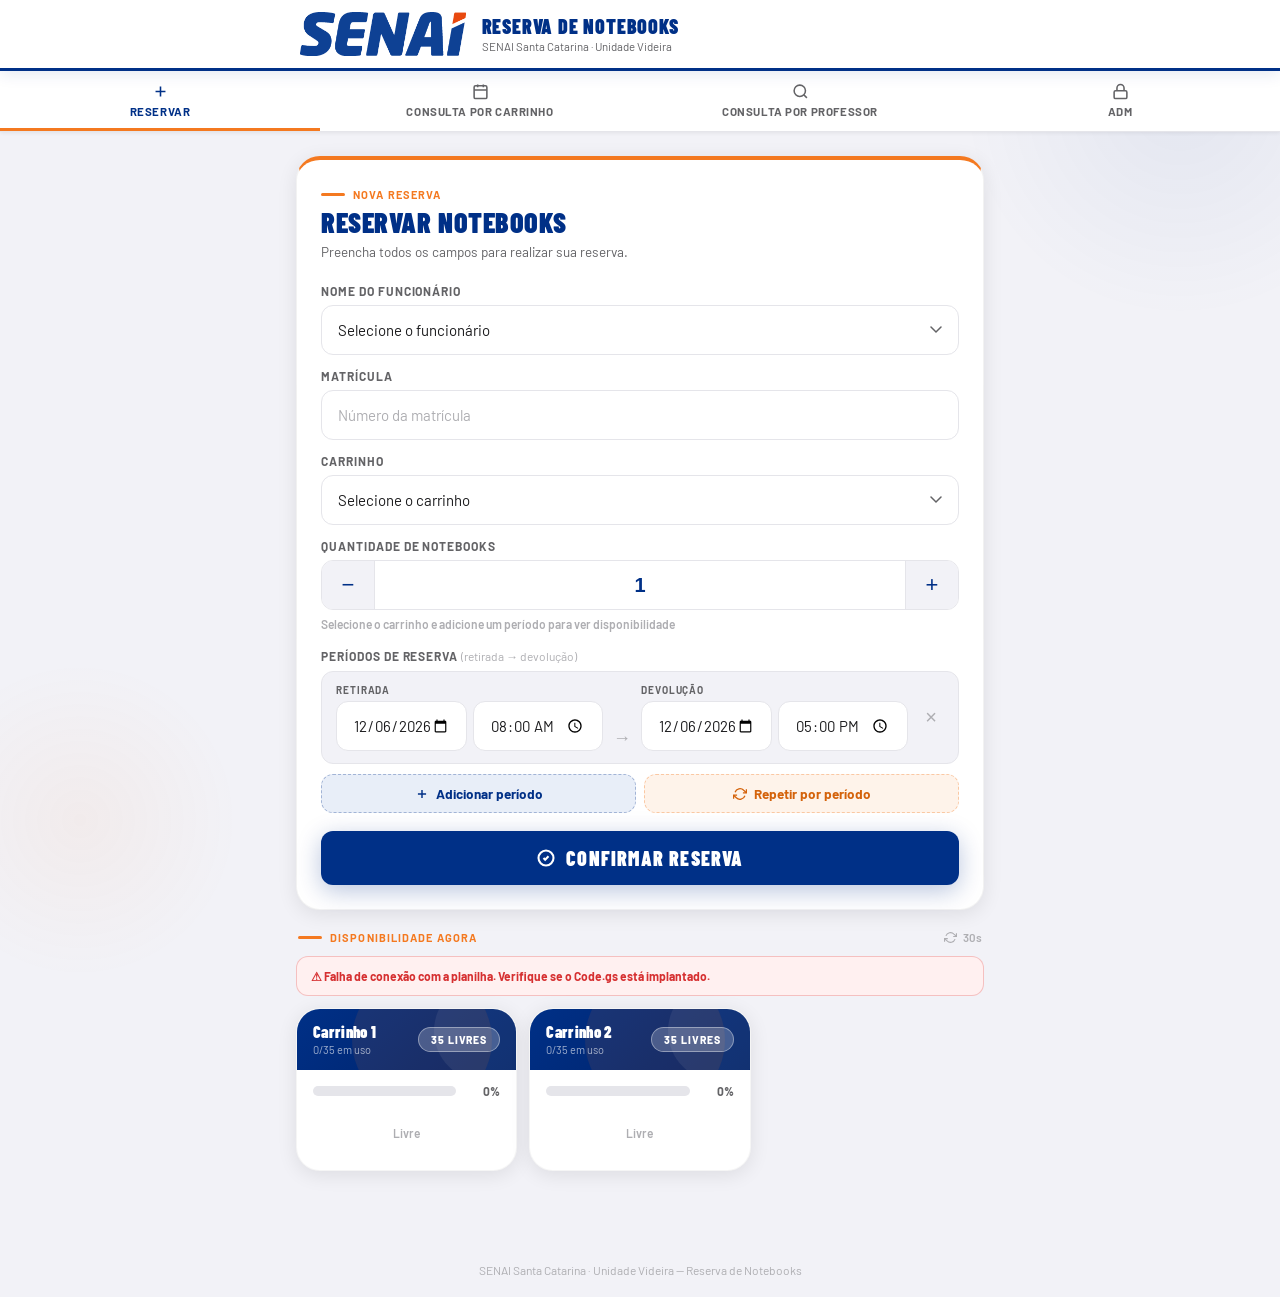
==== commit c3649149: "update" ====
--- a/index.html
+++ b/index.html
@@ -35,6 +35,10 @@
       <svg viewBox="0 0 24 24" fill="none" stroke="currentColor" stroke-width="2.2" aria-hidden="true"><circle cx="11" cy="11" r="8"/><path d="m21 21-4.35-4.35"/></svg>
       Consulta por Professor
     </button>
+    <button class="tab-btn" data-tab="adm" role="tab" aria-selected="false">
+      <svg viewBox="0 0 24 24" fill="none" stroke="currentColor" stroke-width="2.2" aria-hidden="true"><rect x="3" y="11" width="18" height="11" rx="2"/><path d="M7 11V7a5 5 0 0110 0v4"/></svg>
+      ADM
+    </button>
   </nav>
   <main class="main">
     <section id="tab-reservar" class="tab-content active" role="tabpanel">
@@ -263,6 +267,31 @@
       </div>
       <div id="consulta-professor-resultado" aria-live="polite"></div>
     </section>
+    <section id="tab-adm" class="tab-content" hidden role="tabpanel">
+      <div class="search-card">
+        <div class="search-eyebrow">
+          <span class="eyebrow-bar"></span>
+          <span>Área Restrita</span>
+        </div>
+        <h2>Acesso Administrativo</h2>
+        <p class="search-sub">Digite a senha de administrador para acessar o painel ADM.</p>
+        <div class="field-wrap" id="wrap-adm-senha">
+          <label for="adm-senha">Senha de Acesso</label>
+          <div class="password-wrap">
+            <input type="password" id="adm-senha" placeholder="Digite a senha" autocomplete="off">
+            <button type="button" class="btn-eye" id="btn-eye-adm" aria-label="Mostrar senha">
+              <svg viewBox="0 0 24 24" fill="none" stroke="currentColor" stroke-width="2" width="20" height="20" aria-hidden="true"><path d="M1 12s4-8 11-8 11 8 11 8-4 8-11 8-11-8-11-8z"/><circle cx="12" cy="12" r="3"/></svg>
+            </button>
+          </div>
+          <div class="error-text" id="err-adm-senha">Informe a senha.</div>
+        </div>
+        <div id="adm-login-erro"></div>
+        <button class="btn-buscar" id="btn-adm-acessar">
+          <svg viewBox="0 0 24 24" fill="none" stroke="currentColor" stroke-width="2.5" width="20" height="20" aria-hidden="true"><rect x="3" y="11" width="18" height="11" rx="2"/><path d="M7 11V7a5 5 0 0110 0v4"/></svg>
+          Acessar
+        </button>
+      </div>
+    </section>
   </main>
   <footer class="footer">
     <p>SENAI Santa Catarina · Unidade Videira — Reserva de Notebooks</p>
--- a/style.css
+++ b/style.css
@@ -2,7 +2,6 @@
    SENAI – Reserva de Notebooks | style.css
    Cores oficiais: Azul #003087 | Laranja #F47920
    ════════════════════════════════════════════════ */
-
 :root {
   --blue:         #003087;
   --blue-dark:    #002166;
@@ -12,7 +11,6 @@
   --orange:       #F47920;
   --orange-dark:  #D4620A;
   --orange-light: #FEF3EA;
-
   --charcoal:     #1C1C1E;
   --gray-80:      #3A3A3C;
   --gray-60:      #636366;
@@ -20,28 +18,23 @@
   --gray-20:      #E5E5EA;
   --gray-10:      #F2F2F7;
   --white:        #FFFFFF;
-
   --green:        #1A7F37;
   --green-bg:     #EAF7EE;
   --green-border: #A7E3B8;
   --red:          #D63031;
   --red-bg:       #FFF0F0;
-
   --shadow-sm:   0 1px 4px rgba(0,0,0,0.07);
   --shadow-md:   0 4px 20px rgba(0,0,0,0.09);
   --shadow-blue: 0 6px 24px rgba(0,48,135,0.28);
-
   --r-sm:   8px;
   --r-md:   12px;
   --r-lg:   18px;
   --r-xl:   24px;
   --r-full: 9999px;
 }
-
 /* ─── RESET ─── */
 *, *::before, *::after { box-sizing: border-box; margin: 0; padding: 0; }
 html { scroll-behavior: smooth; }
-
 body {
   font-family: 'Barlow', -apple-system, BlinkMacSystemFont, sans-serif;
   background: var(--gray-10);
@@ -50,7 +43,6 @@
   -webkit-font-smoothing: antialiased;
   position: relative;
 }
-
 body::before {
   content: '';
   position: fixed; top: -120px; right: -120px;
@@ -65,7 +57,6 @@
   background: radial-gradient(circle, rgba(244,121,32,0.05) 0%, transparent 70%);
   pointer-events: none; z-index: 0;
 }
-
 /* ══════════════════════════════════
    HEADER
 ══════════════════════════════════ */
@@ -107,7 +98,6 @@
   color: var(--gray-60);
   margin-top: 2px;
 }
-
 /* ══════════════════════════════════
    NAV TABS
 ══════════════════════════════════ */
@@ -122,7 +112,6 @@
   scrollbar-width: none;
 }
 .nav-tabs::-webkit-scrollbar { display: none; }
-
 .tab-btn {
   flex: 1;
   min-width: 80px;
@@ -150,7 +139,6 @@
   color: var(--blue);
   border-bottom-color: var(--orange);
 }
-
 /* ══════════════════════════════════
    LAYOUT
 ══════════════════════════════════ */
@@ -160,10 +148,8 @@
   padding: 24px 16px 72px;
   position: relative; z-index: 1;
 }
-
 .tab-content { display: block; }
 .tab-content:not(.active) { display: none; }
-
 /* ══════════════════════════════════
    SEARCH CARD (base)
 ══════════════════════════════════ */
@@ -201,12 +187,10 @@
   font-size: 13.5px; color: var(--gray-60);
   margin-bottom: 22px; line-height: 1.5;
 }
-
 /* ══════════════════════════════════
    FORM FIELDS
 ══════════════════════════════════ */
 .field-wrap { margin-bottom: 14px; }
-
 .field-wrap label {
   display: block;
   font-size: 12px; font-weight: 700;
@@ -217,7 +201,6 @@
   font-weight: 400; text-transform: none;
   letter-spacing: 0; color: var(--gray-40);
 }
-
 .field-wrap input[type="text"],
 .field-wrap input[type="date"],
 .field-wrap input[type="month"],
@@ -266,13 +249,11 @@
   background-position: right 16px center;
   padding-right: 42px;
 }
-
 .field-row {
   display: grid;
   grid-template-columns: 1fr 1fr;
   gap: 12px;
 }
-
 /* ══════════════════════════════════
    QUANTITY STEPPER
 ══════════════════════════════════ */
@@ -302,7 +283,6 @@
 }
 .qty-btn:hover  { background: var(--blue-light); }
 .qty-btn:active { background: var(--blue-light); }
-
 .qty-wrap input[type="number"] {
   flex: 1;
   border: none;
@@ -320,7 +300,6 @@
 .qty-wrap input[type="number"]:focus { outline: none; box-shadow: none; border-color: var(--gray-20); }
 .qty-wrap input[type="number"]::-webkit-inner-spin-button,
 .qty-wrap input[type="number"]::-webkit-outer-spin-button { -webkit-appearance: none; }
-
 .qty-hint {
   font-size: 12px; font-weight: 600;
   margin-top: 7px;
@@ -331,93 +310,6 @@
 .qty-hint.qty-ok   { color: var(--green); }
 .qty-hint.qty-low  { color: var(--orange-dark); }
 .qty-hint.qty-none { color: var(--red); }
-
-/* ══════════════════════════════════
-   DATE ADD
-══════════════════════════════════ */
-.date-add-wrap {
-  display: flex; gap: 8px; align-items: stretch;
-}
-.date-add-wrap input[type="date"] {
-  flex: 1;
-}
-.btn-add-date {
-  height: 50px;
-  padding: 0 18px;
-  background: var(--blue-light);
-  color: var(--blue);
-  border: 1.5px solid rgba(0,48,135,0.2);
-  border-radius: var(--r-md);
-  font-family: 'Barlow', sans-serif;
-  font-size: 13.5px; font-weight: 700;
-  cursor: pointer;
-  white-space: nowrap;
-  transition: background .15s;
-  flex-shrink: 0;
-}
-.btn-add-date:hover { background: var(--blue-xlight); }
-
-.date-tags {
-  display: flex; flex-wrap: wrap; gap: 6px;
-  margin-top: 10px; min-height: 6px;
-}
-.date-tag {
-  display: inline-flex; align-items: center; gap: 6px;
-  background: var(--blue-xlight);
-  border: 1.5px solid rgba(0,48,135,0.18);
-  color: var(--blue);
-  border-radius: var(--r-full);
-  font-size: 12.5px; font-weight: 700;
-  padding: 4px 10px 4px 13px;
-  animation: fadeUp .2s ease both;
-}
-.date-tag-remove {
-  background: none; border: none;
-  color: var(--blue); cursor: pointer;
-  font-size: 16px; line-height: 1;
-  padding: 0; opacity: 0.55;
-  transition: opacity .15s;
-}
-.date-tag-remove:hover { opacity: 1; }
-
-/* ══════════════════════════════════
-   PERIOD CARDS
-══════════════════════════════════ */
-.period-grid {
-  display: grid;
-  grid-template-columns: repeat(3, 1fr);
-  gap: 10px;
-}
-.period-card {
-  cursor: pointer; display: block;
-}
-.period-card input { display: none; }
-.period-inner {
-  display: flex; flex-direction: column;
-  align-items: center; gap: 4px;
-  padding: 14px 8px;
-  border: 2px solid var(--gray-20);
-  border-radius: var(--r-md);
-  text-align: center;
-  background: var(--white);
-  transition: border-color .18s, background .18s, box-shadow .18s;
-  user-select: none;
-}
-.period-card input:checked + .period-inner {
-  border-color: var(--blue);
-  background: var(--blue-xlight);
-  box-shadow: 0 0 0 3px rgba(0,48,135,0.1);
-}
-.period-icon  { font-size: 22px; }
-.period-label {
-  font-size: 13px; font-weight: 700;
-  color: var(--charcoal);
-  font-family: 'Barlow Condensed', sans-serif;
-  text-transform: uppercase; letter-spacing: 0.05em;
-}
-.period-time  { font-size: 10.5px; color: var(--gray-60); font-weight: 600; }
-.period-card input:checked + .period-inner .period-label { color: var(--blue); }
-
 /* ══════════════════════════════════
    BUTTONS
 ══════════════════════════════════ */
@@ -442,7 +334,6 @@
 }
 .btn-buscar:active { transform: scale(0.98); box-shadow: none; }
 .btn-buscar:disabled { opacity: 0.55; cursor: not-allowed; transform: none; }
-
 .btn-novo {
   display: inline-block;
   background: var(--blue-light);
@@ -455,7 +346,6 @@
   transition: background .15s;
 }
 .btn-novo:hover { background: var(--blue-xlight); }
-
 /* ══════════════════════════════════
    RESULT CARDS
 ══════════════════════════════════ */
@@ -477,7 +367,6 @@
   from { opacity: 0; transform: translateY(12px); }
   to   { opacity: 1; transform: translateY(0); }
 }
-
 .card-top {
   background: linear-gradient(135deg, var(--blue) 0%, var(--blue-dark) 100%);
   padding: 18px 22px;
@@ -496,7 +385,6 @@
   width: 140px; height: 140px; border-radius: 50%;
   background: rgba(244,121,32,0.10); pointer-events: none;
 }
-
 .avatar {
   width: 50px; height: 50px; border-radius: 50%;
   background: rgba(255,255,255,0.18);
@@ -519,7 +407,6 @@
   color: rgba(255,255,255,0.62);
   margin-top: 3px;
 }
-
 .status-pill {
   padding: 5px 12px; border-radius: var(--r-full);
   font-size: 10.5px; font-weight: 800;
@@ -541,9 +428,7 @@
   color: rgba(255,255,255,0.5);
   border: 1px solid rgba(255,255,255,0.15);
 }
-
 .card-body { padding: 20px 22px; }
-
 .info-grid {
   display: grid;
   grid-template-columns: 1fr 1fr;
@@ -558,16 +443,6 @@
   font-size: 15px; font-weight: 600;
   color: var(--charcoal); line-height: 1.3;
 }
-
-.car-block {
-  background: var(--blue-xlight);
-  border: 1.5px solid rgba(0,48,135,0.12);
-  border-radius: var(--r-md);
-  padding: 14px 16px;
-  display: flex; align-items: center; gap: 14px;
-  margin-bottom: 10px;
-}
-
 .card-footer {
   border-top: 1px solid rgba(0,48,135,0.08);
   padding: 12px 22px;
@@ -577,7 +452,6 @@
 .card-footer-icon { font-size: 14px; flex-shrink: 0; margin-top: 1px; }
 .card-footer p { font-size: 12.5px; color: var(--gray-60); line-height: 1.5; }
 .card-footer strong { color: var(--charcoal); font-weight: 700; }
-
 /* ══════════════════════════════════
    AVAILABILITY TABLE
 ══════════════════════════════════ */
@@ -615,7 +489,6 @@
 .avail-table tbody tr:last-child td { border-bottom: none; }
 .avail-date strong { font-size: 14px; color: var(--charcoal); display: block; }
 .avail-date small  { font-size: 11px; color: var(--gray-60); }
-
 .avail-badge {
   display: inline-block;
   padding: 3px 10px;
@@ -627,14 +500,12 @@
 .avail-mid  { background: var(--orange-light);  color: var(--orange-dark); border: 1px solid rgba(244,121,32,0.3); }
 .avail-low  { background: #FFF3F3;              color: #B94040;            border: 1px solid #F0B4B4; }
 .avail-none { background: #FDEAEA;              color: var(--red);         border: 1px solid #F0B4B4; font-weight: 800; }
-
 .avail-legend {
   font-size: 11.5px; color: var(--gray-60);
   display: flex; flex-wrap: wrap; gap: 8px;
   align-items: center;
   padding-top: 4px;
 }
-
 /* ══════════════════════════════════
    USO BAR — Situação Atual
 ══════════════════════════════════ */
@@ -662,7 +533,6 @@
   color: var(--gray-60);
   min-width: 34px; text-align: right;
 }
-
 .reserva-row {
   display: flex; align-items: center; gap: 12px;
   padding: 10px 0;
@@ -674,14 +544,12 @@
   margin: 0 -22px;
   padding-left: 22px; padding-right: 22px;
 }
-
 .refresh-note {
   display: flex; align-items: center; gap: 6px;
   font-size: 11.5px; color: var(--gray-40);
   font-weight: 600;
   margin-top: -8px; margin-bottom: 4px;
 }
-
 /* ══════════════════════════════════
    EXPORT AREA
 ══════════════════════════════════ */
@@ -719,7 +587,6 @@
   flex-shrink: 0;
 }
 .btn-eye:hover { color: var(--blue); }
-
 .error-msg {
   font-size: 12.5px; font-weight: 600;
   color: var(--red);
@@ -729,17 +596,6 @@
   border-radius: var(--r-sm);
   border: 1px solid rgba(214,48,49,0.2);
 }
-
-.success-banner {
-  display: flex; align-items: center; gap: 8px;
-  background: var(--green-bg);
-  color: var(--green);
-  border: 1px solid var(--green-border);
-  border-radius: var(--r-md);
-  padding: 10px 14px;
-  font-size: 13px; font-weight: 700;
-}
-
 /* ══════════════════════════════════
    EMPTY STATE
 ══════════════════════════════════ */
@@ -754,7 +610,6 @@
 .empty-emoji { font-size: 46px; margin-bottom: 12px; }
 .empty-state h3 { font-size: 18px; font-weight: 700; color: var(--blue); margin-bottom: 6px; }
 .empty-state p  { font-size: 14px; color: var(--gray-60); line-height: 1.6; }
-
 /* ══════════════════════════════════
    SPINNER DE LOADING (botões)
 ══════════════════════════════════ */
@@ -769,7 +624,6 @@
   margin-right: 2px;
 }
 @keyframes spin { to { transform: rotate(360deg); } }
-
 /* ══════════════════════════════════
    TOAST
 ══════════════════════════════════ */
@@ -796,7 +650,6 @@
 .toast.toast-success { background: var(--green); }
 .toast.toast-warn    { background: var(--orange-dark); }
 .toast.toast-error   { background: var(--red); }
-
 /* ══════════════════════════════════
    FOOTER
 ══════════════════════════════════ */
@@ -807,12 +660,6 @@
   position: relative; z-index: 1;
   display: flex; align-items: center; justify-content: center; gap: 8px;
 }
-.footer-logo {
-  width: 18px; height: 18px;
-  object-fit: contain;
-  opacity: 0.45;
-}
-
 /* ══════════════════════════════════
    VALIDAÇÃO – estados de erro
 ══════════════════════════════════ */
@@ -830,8 +677,6 @@
 }
 .field-wrap.has-error .error-text { display: block; }
 .field-wrap.has-error#wrap-slots .btn-add-slot { border-color: rgba(214,48,49,0.4); }
-
-/* input type=time — mesma altura dos demais */
 .field-wrap input[type="time"] {
   width: 100%; height: 50px;
   border: 1.5px solid var(--gray-20);
@@ -848,12 +693,10 @@
   border-color: var(--blue);
   box-shadow: 0 0 0 3px rgba(0,48,135,0.12);
 }
-
 /* ══════════════════════════════════
    SLOT ROWS — períodos de reserva
 ══════════════════════════════════ */
 #slot-list { display: flex; flex-direction: column; gap: 10px; margin-bottom: 10px; }
-
 .slot-row {
   display: flex; align-items: flex-start; gap: 8px;
   background: var(--gray-10);
@@ -864,7 +707,6 @@
   position: relative;
 }
 .slot-row.slot-error { border-color: var(--red); background: var(--red-bg); }
-
 .slot-fields {
   flex: 1;
   display: grid;
@@ -872,7 +714,7 @@
   gap: 8px;
   align-items: center;
 }
-.slot-group { display: flex; flex-direction: column; gap: 5px; }
+.slot-group { display: flex; flex-direction: column; gap: 5px; min-width: 0; }
 .slot-lbl {
   font-size: 10px; font-weight: 700;
   text-transform: uppercase; letter-spacing: 0.09em;
@@ -882,6 +724,7 @@
   display: grid;
   grid-template-columns: 1fr 1fr;
   gap: 6px;
+  min-width: 0;
 }
 .slot-dt input {
   width: 100%; height: 42px;
@@ -893,19 +736,18 @@
   background: var(--white);
   transition: border-color .18s, box-shadow .18s;
   -webkit-appearance: none; appearance: none;
+  min-width: 0;
 }
 .slot-dt input:focus {
   outline: none;
   border-color: var(--blue);
   box-shadow: 0 0 0 3px rgba(0,48,135,0.1);
 }
-
 .slot-sep {
   color: var(--gray-40); font-size: 18px; font-weight: 700;
   padding: 0 2px; align-self: flex-end; margin-bottom: 2px;
   user-select: none;
 }
-
 .slot-remove {
   width: 30px; height: 30px; flex-shrink: 0;
   background: none; border: none;
@@ -917,7 +759,6 @@
   margin-top: 18px;
 }
 .slot-remove:hover { background: var(--red-bg); color: var(--red); }
-
 .btn-add-slot {
   display: flex; align-items: center; gap: 7px;
   padding: 10px 16px;
@@ -932,15 +773,12 @@
   transition: background .15s, border-color .15s;
 }
 .btn-add-slot:hover { background: var(--blue-xlight); border-color: rgba(0,48,135,0.5); }
-
 .slot-actions-row { display: grid; grid-template-columns: 1fr 1fr; gap: 8px; }
 .slot-actions-row .btn-add-slot { width: auto; }
-
 .btn-recorrente { background: var(--orange-light); color: var(--orange-dark); border-color: rgba(244,121,32,0.35); }
 .btn-recorrente:hover { background: #FCE7D6; border-color: rgba(244,121,32,0.55); }
-
-/* ══════════════════════════════════
-   RESERVA RECORRENTE — gerador de períodos
+/* ══════════════════════════════════
+   RESERVA RECORRENTE
 ══════════════════════════════════ */
 .recorrente-panel {
   margin-top: 10px;
@@ -951,7 +789,6 @@
   animation: fadeUp .2s ease both;
 }
 .recorrente-panel .field-wrap:last-of-type { margin-bottom: 12px; }
-
 .weekday-picker { display: grid; grid-template-columns: repeat(7, 1fr); gap: 6px; }
 .weekday-btn {
   height: 38px;
@@ -970,7 +807,6 @@
   border-color: var(--orange);
   color: var(--white);
 }
-
 .rec-hint {
   font-size: 11.5px; font-weight: 700;
   margin-top: 8px; text-align: center;
@@ -978,12 +814,10 @@
 }
 .rec-hint-ok    { color: var(--green); }
 .rec-hint-error { color: var(--red); }
-
 @media (max-width: 480px) {
   .slot-actions-row { grid-template-columns: 1fr; }
   .weekday-picker    { grid-template-columns: repeat(4, 1fr); }
 }
-
 /* ══════════════════════════════════
    SLOT BADGE — tabela de consulta
 ══════════════════════════════════ */
@@ -999,8 +833,6 @@
   margin: 2px 3px 2px 0;
 }
 .avail-slots-cell { font-size: 12px; color: var(--charcoal); text-align: left !important; }
-
-/* linhas de slot na confirmação */
 .conf-slot-row {
   background: var(--blue-xlight);
   border: 1.5px solid rgba(0,48,135,0.12);
@@ -1018,7 +850,6 @@
 .conf-slot-row .slot-row-val {
   font-weight: 700; color: var(--blue);
 }
-
 /* ══════════════════════════════════
    SUGGESTION BOX — datas próximas
 ══════════════════════════════════ */
@@ -1057,7 +888,6 @@
   transition: background .15s;
 }
 .btn-use-suggestion:hover { background: var(--orange-dark); }
-
 /* ══════════════════════════════════
    API STATUS BANNER
 ══════════════════════════════════ */
@@ -1071,13 +901,10 @@
   margin-bottom: 12px;
   line-height: 1.5;
 }
-
 /* ══════════════════════════════════
    SITUAÇÃO HOME — painel na 1ª página
 ══════════════════════════════════ */
-.situacao-home-wrap {
-  margin-top: 10px;
-}
+.situacao-home-wrap { margin-top: 10px; }
 .situacao-home-header {
   display: flex;
   align-items: center;
@@ -1085,10 +912,6 @@
   margin-bottom: 12px;
   padding: 0 2px;
 }
-
-/* ══════════════════════════════════
-   SITUAÇÃO — cards lado a lado
-══════════════════════════════════ */
 .situacao-grid {
   display: grid;
   grid-template-columns: repeat(3, 1fr);
@@ -1096,45 +919,22 @@
   align-items: start;
 }
 .situacao-grid .result-card { margin-bottom: 0; }
-
-/* Cards compactos dentro do grid de disponibilidade */
-.situacao-grid .card-top {
-  padding: 14px 16px;
-  gap: 10px;
-}
-.situacao-grid .card-name {
-  font-size: 16px;
-}
-.situacao-grid .card-name-sub {
-  font-size: 11px;
-  margin-top: 2px;
-}
-.situacao-grid .card-body {
-  padding: 14px 16px;
-}
+.situacao-grid .card-top { padding: 14px 16px; gap: 10px; }
+.situacao-grid .card-name { font-size: 16px; }
+.situacao-grid .card-name-sub { font-size: 11px; margin-top: 2px; }
+.situacao-grid .card-body { padding: 14px 16px; }
 .situacao-grid .reserva-now {
   margin: 0 -16px;
   padding-left: 16px;
   padding-right: 16px;
 }
-.situacao-grid .reserva-row {
-  gap: 8px;
-  padding: 8px 0;
-}
-.situacao-grid .uso-bar-wrap {
-  margin-bottom: 12px;
-}
-
+.situacao-grid .reserva-row { gap: 8px; padding: 8px 0; }
+.situacao-grid .uso-bar-wrap { margin-bottom: 12px; }
 /* ══════════════════════════════════
    RESPONSIVE
 ══════════════════════════════════ */
 @media (max-width: 540px) {
   .situacao-grid { grid-template-columns: 1fr; }
-}
-@media (max-width: 720px) and (min-width: 541px) {
-  .situacao-grid { grid-template-columns: repeat(3, 1fr); }
-}
-@media (max-width: 540px) {
   .logo-img       { height: 36px; }
   .header-text h1 { font-size: 17px; }
   .search-card    { padding: 20px 16px; border-radius: var(--r-lg); }
@@ -1159,15 +959,9 @@
   .btn-buscar     { font-size: 17px; height: 50px; }
   .slot-dt        { grid-template-columns: 1fr; }
 }
-
-/* ══════════════════════════════════
-   GERENCIAR — divisor e lista
-══════════════════════════════════ */
-.mgmt-divider {
-  border: none;
-  border-top: 1.5px solid var(--gray-20);
-  margin: 26px 0 22px;
-}
+/* ══════════════════════════════════
+   GERENCIAR — lista de reservas
+══════════════════════════════════ */
 .ger-list { display: flex; flex-direction: column; gap: 10px; margin-top: 14px; }
 .ger-item {
   background: var(--white);
@@ -1206,7 +1000,6 @@
 .btn-ger-cancel:hover { background: #ffd6d6; }
 .btn-ger-finalizar { background: var(--green-bg); color: var(--green); }
 .btn-ger-finalizar:hover { background: #d8f0df; }
-
 .ger-item-defeito {
   margin-top: 10px;
   padding: 10px 12px;
@@ -1218,9 +1011,8 @@
   line-height: 1.5;
 }
 .defeito-icon { margin-right: 2px; }
-
-/* ══════════════════════════════════
-   MODAL DE EDIÇÃO
+/* ══════════════════════════════════
+   MODAL
 ══════════════════════════════════ */
 .modal-backdrop {
   position: fixed;
@@ -1234,7 +1026,6 @@
   animation: fadeIn .18s ease;
 }
 @keyframes fadeIn { from { opacity: 0; } to { opacity: 1; } }
-
 .modal-card {
   background: var(--white);
   border-radius: var(--r-xl);
@@ -1252,7 +1043,6 @@
   from { opacity: 0; transform: translateY(20px); }
   to   { opacity: 1; transform: translateY(0); }
 }
-
 .modal-header {
   display: flex; align-items: center; justify-content: space-between;
   padding: 20px 24px 16px;
@@ -1275,9 +1065,7 @@
   transition: color .15s, background .15s;
 }
 .modal-close:hover { color: var(--red); background: var(--red-bg); }
-
 .modal-body { padding: 20px 24px; flex: 1; }
-
 .modal-reserva-info {
   display: flex; align-items: center; gap: 12px;
   background: var(--blue-xlight);
@@ -1285,7 +1073,6 @@
   border-radius: var(--r-md);
   padding: 12px 14px;
 }
-
 .modal-footer {
   padding: 16px 24px;
   border-top: 1px solid var(--gray-20);
@@ -1293,13 +1080,6 @@
   position: sticky; bottom: 0;
   background: var(--white);
 }
-
-/* Permite que inputs de data/hora encolham dentro da grade */
-.slot-group { min-width: 0; }
-.slot-dt    { min-width: 0; }
-.slot-dt input { min-width: 0; }
-
-/* No modal, empilha os campos Retirada/Devolução a partir de 600px */
 @media (max-width: 600px) {
   #modal-slot-list .slot-fields {
     grid-template-columns: 1fr;
@@ -1307,7 +1087,6 @@
   }
   #modal-slot-list .slot-sep { display: none; }
 }
-
 @media (max-width: 540px) {
   .ger-item { flex-direction: column; }
   .ger-item-actions { width: 100%; }
@@ -1316,5 +1095,162 @@
   .modal-footer  { padding: 12px 16px; flex-wrap: wrap; }
   .modal-header  { padding: 16px 16px 12px; }
 }
-
 [hidden] { display: none !important; }
+/* ══════════════════════════════════
+   PAINEL ADM — stats, gráficos e modal
+══════════════════════════════════ */
+.adm-stats {
+  display: grid;
+  grid-template-columns: repeat(3, 1fr);
+  gap: 12px;
+  margin-bottom: 20px;
+}
+.stat-card {
+  background: var(--white);
+  border-radius: var(--r-lg);
+  border: 1px solid rgba(0,0,0,0.05);
+  border-top: 4px solid var(--orange);
+  box-shadow: var(--shadow-md);
+  padding: 16px 18px;
+}
+.stat-val {
+  font-family: 'Barlow Condensed', sans-serif;
+  font-size: 30px;
+  font-weight: 900;
+  color: var(--blue);
+  line-height: 1;
+}
+.stat-lbl {
+  font-size: 11px;
+  font-weight: 700;
+  text-transform: uppercase;
+  letter-spacing: 0.08em;
+  color: var(--gray-60);
+  margin-top: 6px;
+}
+.adm-chart-card {
+  background: var(--white);
+  border-radius: var(--r-xl);
+  border: 1px solid rgba(0,0,0,0.05);
+  border-top: 4px solid var(--orange);
+  box-shadow: var(--shadow-md);
+  padding: 20px;
+  margin-bottom: 16px;
+}
+.adm-chart-title {
+  font-family: 'Barlow Condensed', sans-serif;
+  font-size: 18px;
+  font-weight: 900;
+  text-transform: uppercase;
+  color: var(--blue);
+  margin-bottom: 16px;
+}
+.adm-chart-bars {
+  display: flex;
+  align-items: flex-end;
+  gap: 4px;
+  height: 200px;
+  border-bottom: 2px solid var(--gray-20);
+}
+.adm-chart-col {
+  flex: 1;
+  min-width: 0;
+  display: flex;
+  flex-direction: column;
+  align-items: center;
+  justify-content: flex-end;
+  height: 100%;
+}
+.adm-chart-bar {
+  width: 70%;
+  max-width: 26px;
+  border-radius: 4px 4px 0 0;
+}
+.adm-chart-val {
+  font-family: 'Barlow Condensed', sans-serif;
+  font-size: 13px;
+  font-weight: 900;
+  color: var(--blue);
+  line-height: 1;
+  margin-bottom: 3px;
+}
+.adm-chart-day {
+  font-size: 9px;
+  font-weight: 700;
+  color: var(--gray-40);
+  margin-top: 5px;
+  white-space: nowrap;
+}
+.adm-chart-bars-month {
+  gap: 24px;
+  max-width: 420px;
+  margin: 0 auto;
+}
+.adm-chart-col-month .adm-chart-bar {
+  width: 100%;
+  max-width: 48px;
+  border-radius: 6px 6px 0 0;
+}
+.adm-chart-col-month .adm-chart-day {
+  font-size: 11px;
+  color: var(--gray-60);
+}
+.adm-chart-legend {
+  display: flex;
+  align-items: center;
+  flex-wrap: wrap;
+  gap: 6px;
+  font-size: 11px;
+  font-weight: 600;
+  color: var(--gray-60);
+  margin-top: 12px;
+}
+.legend-dot {
+  display: inline-block;
+  width: 10px;
+  height: 10px;
+  border-radius: 3px;
+  margin-left: 8px;
+}
+.legend-dot:first-child { margin-left: 0; }
+.modal-slot-row {
+  background: var(--gray-10);
+  border: 1.5px solid var(--gray-20);
+  border-radius: var(--r-md);
+  padding: 10px 12px;
+  margin-bottom: 8px;
+}
+.modal-slot-label {
+  font-size: 10px;
+  font-weight: 700;
+  text-transform: uppercase;
+  letter-spacing: 0.09em;
+  color: var(--gray-60);
+  margin-bottom: 6px;
+}
+.modal-slot-fields {
+  display: grid;
+  grid-template-columns: 1fr 1fr;
+  gap: 8px;
+}
+.modal-slot-fields input {
+  width: 100%;
+  height: 42px;
+  border: 1.5px solid var(--gray-20);
+  border-radius: var(--r-sm);
+  padding: 0 10px;
+  font-family: 'Barlow', sans-serif;
+  font-size: 13px;
+  color: var(--charcoal);
+  background: var(--white);
+}
+.modal-slot-fields input:focus {
+  outline: none;
+  border-color: var(--blue);
+  box-shadow: 0 0 0 3px rgba(0,48,135,0.1);
+}
+@media (max-width: 540px) {
+  .adm-stats { grid-template-columns: 1fr; }
+  .modal-slot-fields { grid-template-columns: 1fr; }
+  .adm-chart-bars { gap: 2px; }
+}
